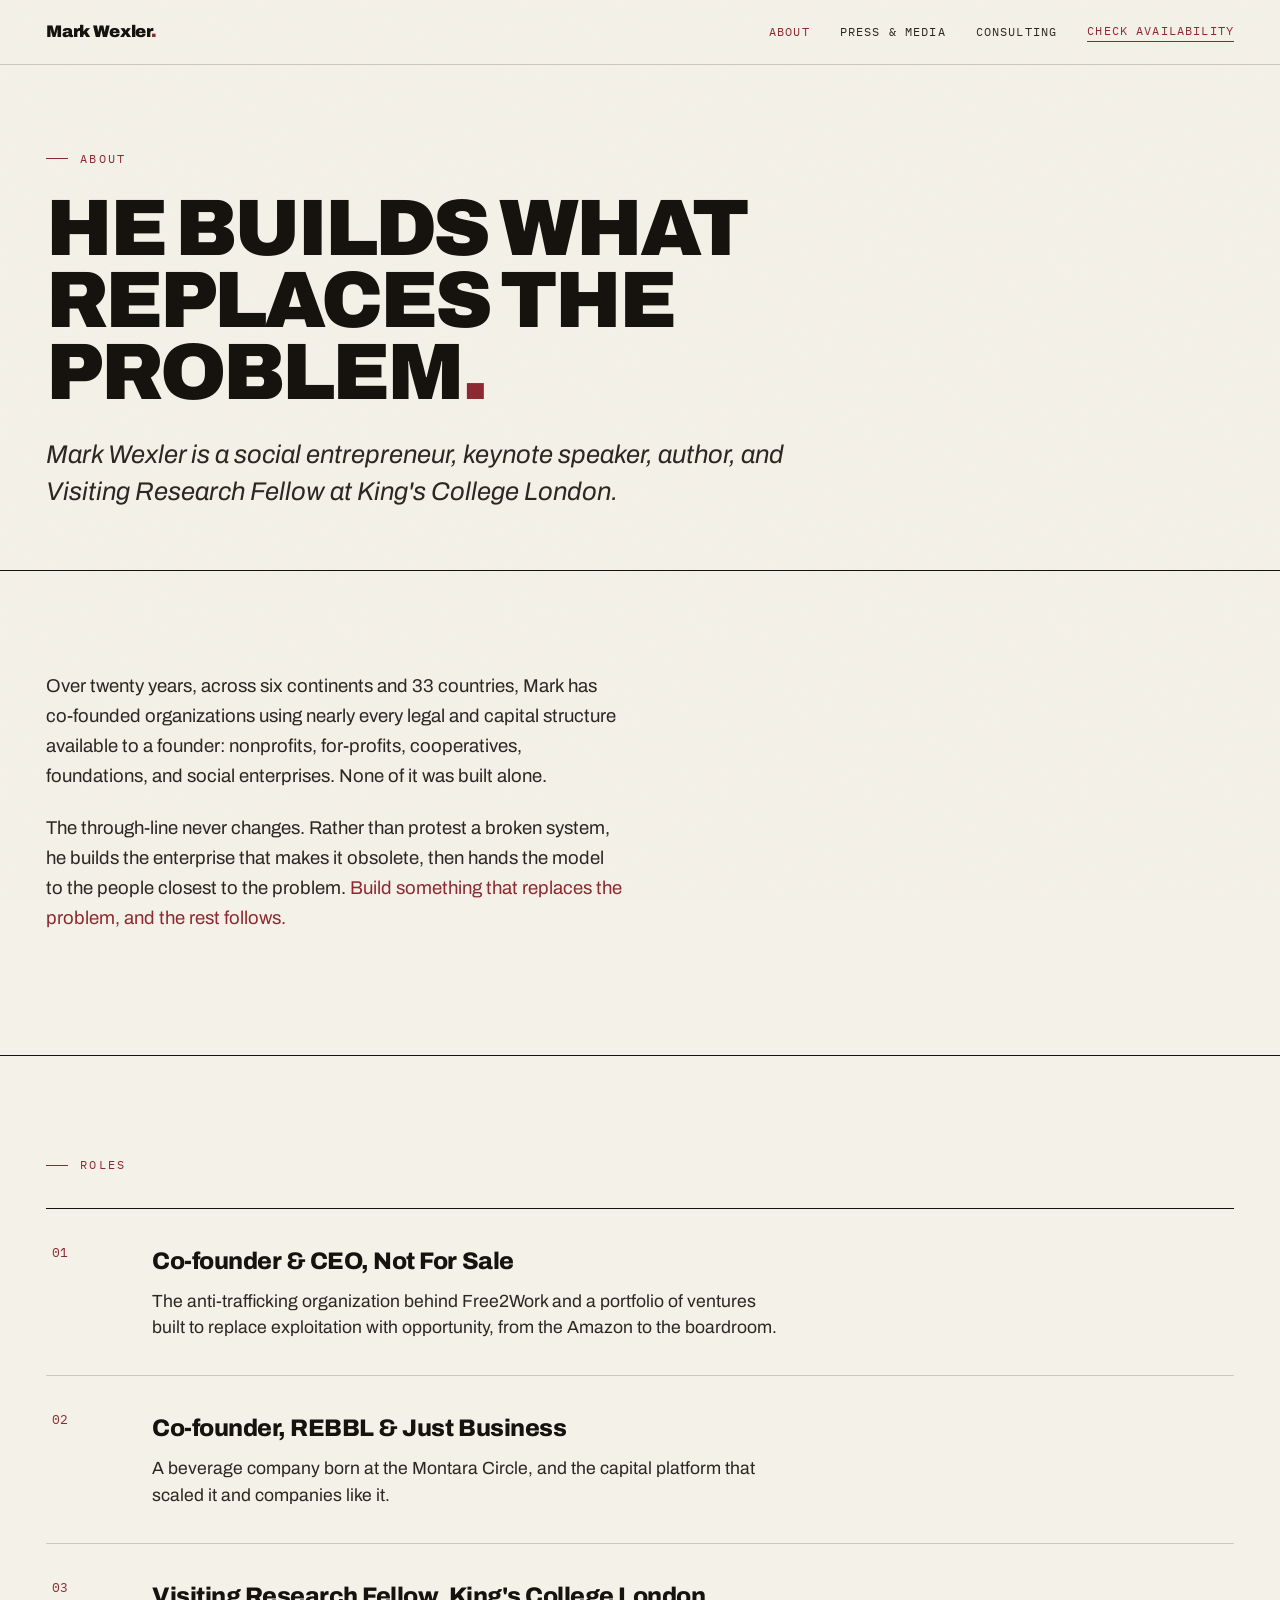
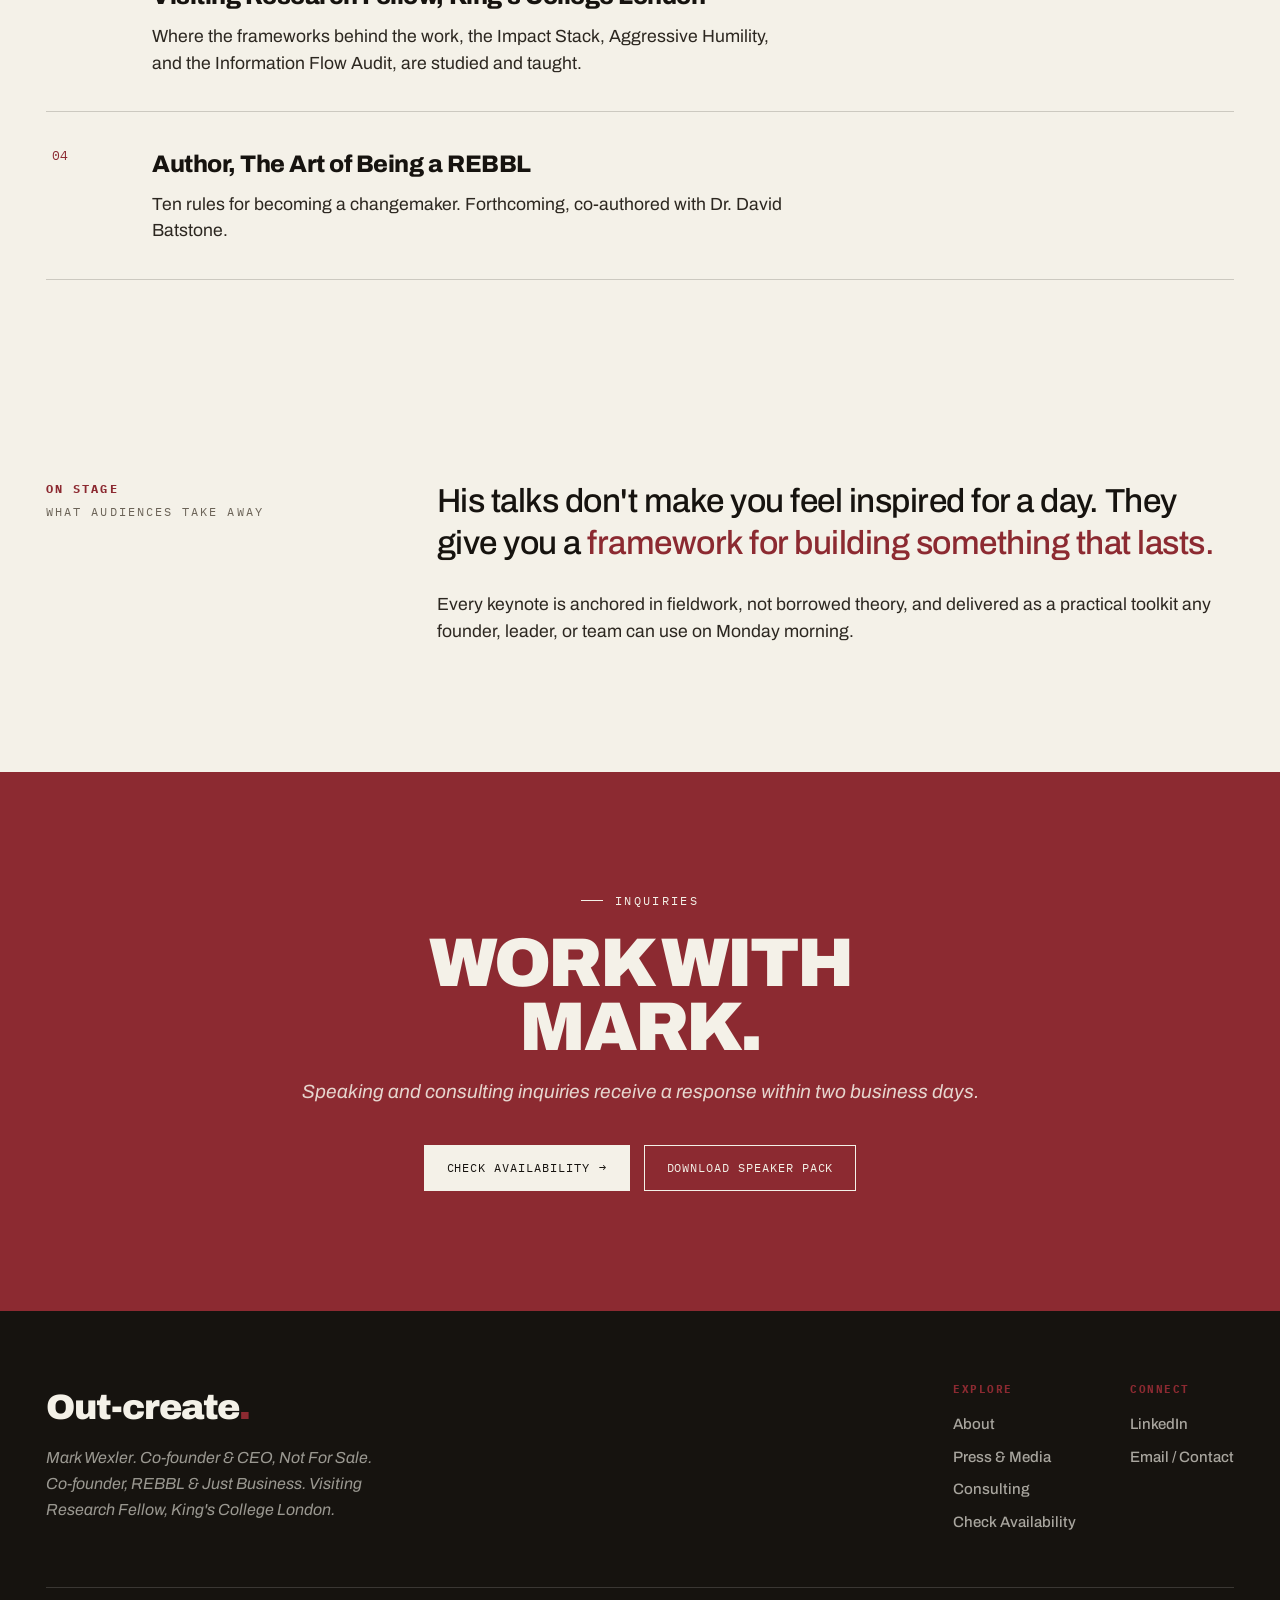
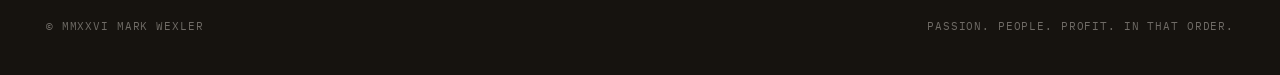
==== about.html @ 83d106ef "Add a real About page; nav 'About' points to it (not the homepage) Resolves the redundancy where 'Ab" ====
<!doctype html>
<html lang="en">
<head>
<meta charset="utf-8" />
<meta name="viewport" content="width=device-width, initial-scale=1" />
<link rel="icon" href="data:image/svg+xml,<svg xmlns='http://www.w3.org/2000/svg' viewBox='0 0 100 100'><rect width='100' height='100' fill='%2316130f'/><text x='9' y='70' font-family='Archivo,Helvetica,Arial,sans-serif' font-weight='900' font-size='44' fill='%23f4f1e8'>MW<tspan fill='%238c2a31'>.</tspan></text></svg>" />
<title>Mark Wexler · About</title>
<meta name="description" content="Mark Wexler is a social entrepreneur, keynote speaker, author, and Visiting Research Fellow at King's College London. Co-founder and CEO of Not For Sale; co-founder of REBBL and Just Business." />
<link rel="preconnect" href="https://fonts.googleapis.com">
<link rel="preconnect" href="https://fonts.gstatic.com" crossorigin>
<link href="https://fonts.googleapis.com/css2?family=Archivo:ital,wght@0,400;0,500;0,600;0,700;0,800;0,900;1,400;1,500;1,600&family=IBM+Plex+Mono:wght@400;500&display=swap" rel="stylesheet">
<link rel="stylesheet" href="assets/site.css">
</head>
<body>

<header id="hdr" class="solid">
  <div class="wrap nav">
    <a class="brand" href="index.html">Mark Wexler<span class="d">.</span></a>
    <nav class="nav-links">
      <a href="about.html" class="active">About</a>
      <a href="press.html">Press &amp; Media</a>
      <a href="consulting.html">Consulting</a>
      <a href="contact.html" class="nav-cta">Check availability</a>
    </nav>
    <button class="navtoggle" aria-label="Menu" aria-expanded="false"><i></i></button>
  </div>
</header>

<!-- HEAD -->
<section class="pagehead">
  <div class="wrap">
    <div class="kick">About</div>
    <h1>He builds what<br>replaces the problem<span class="dot">.</span></h1>
    <p class="lead">Mark Wexler is a social entrepreneur, keynote speaker, author, and Visiting Research Fellow at King's College London.</p>
  </div>
</section>

<!-- BIO -->
<section class="section">
  <div class="wrap">
    <div class="prose">
      <p>Over twenty years, across six continents and 33 countries, Mark has co-founded organizations using nearly every legal and capital structure available to a founder: nonprofits, for-profits, cooperatives, foundations, and social enterprises. None of it was built alone.</p>
      <p>The through-line never changes. Rather than protest a broken system, he builds the enterprise that makes it obsolete, then hands the model to the people closest to the problem. <span class="ox">Build something that replaces the problem, and the rest follows.</span></p>
    </div>
  </div>
</section>

<!-- ROLES -->
<section class="section divide">
  <div class="wrap">
    <div class="kick" style="margin-bottom:34px">Roles</div>
    <div class="services">
      <div class="service reveal">
        <div class="num">01</div>
        <div>
          <h3>Co-founder &amp; CEO, Not For Sale</h3>
          <p>The anti-trafficking organization behind Free2Work and a portfolio of ventures built to replace exploitation with opportunity, from the Amazon to the boardroom.</p>
        </div>
      </div>
      <div class="service reveal">
        <div class="num">02</div>
        <div>
          <h3>Co-founder, REBBL &amp; Just Business</h3>
          <p>A beverage company born at the Montara Circle, and the capital platform that scaled it and companies like it.</p>
        </div>
      </div>
      <div class="service reveal">
        <div class="num">03</div>
        <div>
          <h3>Visiting Research Fellow, King's College London</h3>
          <p>Where the frameworks behind the work, the Impact Stack, Aggressive Humility, and the Information Flow Audit, are studied and taught.</p>
        </div>
      </div>
      <div class="service reveal">
        <div class="num">04</div>
        <div>
          <h3>Author, The Art of Being a REBBL</h3>
          <p>Ten rules for becoming a changemaker. Forthcoming, co-authored with Dr. David Batstone.</p>
        </div>
      </div>
    </div>
  </div>
</section>

<!-- ON STAGE -->
<section class="section">
  <div class="wrap">
    <div class="lede-grid">
      <div class="lab"><b>On stage</b>What audiences take away</div>
      <div class="lede-body reveal">
        <p>His talks don't make you feel inspired for a day. They give you a <span class="ox">framework for building something that lasts.</span></p>
        <p class="small">Every keynote is anchored in fieldwork, not borrowed theory, and delivered as a practical toolkit any founder, leader, or team can use on Monday morning.</p>
      </div>
    </div>
  </div>
</section>

<!-- CTA -->
<section class="cta">
  <div class="wrap">
    <div class="kick">Inquiries</div>
    <h2>Work with<br>Mark.</h2>
    <p>Speaking and consulting inquiries receive a response within two business days.</p>
    <div class="cta-row">
      <a href="contact.html" class="btn btn-fill">Check availability <span class="ar">→</span></a>
      <a href="assets/Mark_Wexler_Speaker_Pack.pdf" class="btn btn-line" download>Download speaker pack</a>
    </div>
  </div>
</section>

<!-- FOOTER -->
<footer>
  <div class="wrap">
    <div class="colophon">
      <div>
        <div class="b">Out-create<span class="d">.</span></div>
        <p class="ident">Mark Wexler. Co-founder &amp; CEO, Not For Sale. Co-founder, REBBL &amp; Just Business. Visiting Research Fellow, King's College London.</p>
      </div>
      <div class="foot-links">
        <div class="foot-col"><h4>Explore</h4><a href="about.html">About</a><a href="press.html">Press &amp; Media</a><a href="consulting.html">Consulting</a><a href="contact.html">Check Availability</a></div>
        <div class="foot-col"><h4>Connect</h4><a href="https://www.linkedin.com/in/mark-wexler" target="_blank" rel="noopener">LinkedIn</a><a href="contact.html">Email / Contact</a></div>
      </div>
    </div>
    <div class="foot-bot">
      <p>© MMXXVI Mark Wexler</p>
      <p>Passion. People. Profit. In that order.</p>
    </div>
  </div>
</footer>

<button class="totop" id="totop" aria-label="Back to top" title="Back to top"><svg viewBox="0 0 24 24" fill="none" stroke="currentColor" stroke-width="2" stroke-linecap="round" stroke-linejoin="round" aria-hidden="true"><path d="M12 19V5M5 12l7-7 7 7"/></svg></button>
<script src="assets/app.js"></script>
</body>
</html>
---- assets/site.css ----
/* ============================================================
   Mark Wexler, Out-create.  |  Shared site styles
   Editorial (Lexicon) direction. Paper, ink, oxblood.
   ============================================================ */

:root{
  --paper:#f4f1e8;
  --paper-2:#ece7da;
  --ink:#16130f;
  --ink-2:#2c2720;
  --grey:#6b6357;
  --ox:#8c2a31;
  --ox-2:#6f1e24;
  --line:rgba(22,19,15,.18);
  --line-soft:rgba(22,19,15,.10);
  --line-d:rgba(244,241,232,.16);
  --disp:"Archivo",system-ui,sans-serif;
  --serif:"Archivo",system-ui,sans-serif;
  --mono:"IBM Plex Mono",monospace;
  --body:"Archivo",system-ui,sans-serif;
}
*{box-sizing:border-box;margin:0;padding:0}
html{scroll-behavior:smooth}
body{background:var(--paper);color:var(--ink);font-family:var(--body);line-height:1.5;-webkit-font-smoothing:antialiased;overflow-x:hidden}
body::after{content:"";position:fixed;inset:0;z-index:9000;pointer-events:none;opacity:.03;mix-blend-mode:multiply;
  background-image:url("data:image/svg+xml,%3Csvg xmlns='http://www.w3.org/2000/svg' width='180' height='180'%3E%3Cfilter id='n'%3E%3CfeTurbulence type='fractalNoise' baseFrequency='.8' numOctaves='3'/%3E%3C/filter%3E%3Crect width='100%25' height='100%25' filter='url(%23n)'/%3E%3C/svg%3E")}
::selection{background:var(--ox);color:var(--paper)}
img{max-width:100%;display:block}
a{color:inherit}

.wrap{max-width:1340px;margin:0 auto;padding:0 46px}
@media(max-width:640px){.wrap{padding:0 22px}}
.mono{font-family:var(--mono);font-size:.72rem;letter-spacing:.14em;text-transform:uppercase}
.kick{font-family:var(--mono);font-size:.72rem;letter-spacing:.2em;text-transform:uppercase;color:var(--ox);display:flex;align-items:center;gap:12px}
.kick::before{content:"";width:22px;height:1px;background:var(--ox)}

/* ---------- NAV / MASTHEAD ---------- */
header{position:fixed;top:0;left:0;right:0;z-index:1000;transition:.4s;border-bottom:1px solid transparent}
header.scrolled{background:rgba(244,241,232,.92);backdrop-filter:blur(12px);border-bottom:1px solid var(--line)}
header.solid{background:rgba(244,241,232,.92);backdrop-filter:blur(12px);border-bottom:1px solid var(--line)}
.nav{display:flex;align-items:center;justify-content:space-between;height:64px}
.nav .brand{font-family:var(--disp);font-weight:900;font-size:1.05rem;letter-spacing:-.01em;text-decoration:none;color:var(--ink);opacity:0;transition:opacity .4s}
header.scrolled .nav .brand,header.solid .nav .brand{opacity:1}
.nav .brand .d{color:var(--ox)}
.nav-links{display:flex;gap:30px;align-items:center}
.nav-links a{font-family:var(--mono);font-size:.72rem;letter-spacing:.1em;text-transform:uppercase;color:var(--ink-2);text-decoration:none;transition:color .3s}
.nav-links a:hover,.nav-links a.active{color:var(--ox)}
.nav-cta{color:var(--ox)!important;border-bottom:1px solid var(--ox);padding-bottom:2px}
/* hamburger + mobile menu */
.navtoggle{display:none;width:44px;height:44px;background:none;border:0;cursor:pointer;padding:0;color:var(--ink);align-items:center;justify-content:center;z-index:1002}
.navtoggle i{position:relative;display:block;width:24px;height:2px;background:currentColor;transition:background .2s}
.navtoggle i::before,.navtoggle i::after{content:"";position:absolute;left:0;width:24px;height:2px;background:currentColor;transition:transform .3s,top .3s}
.navtoggle i::before{top:-7px}
.navtoggle i::after{top:7px}
header.nav-open .navtoggle i{background:transparent}
header.nav-open .navtoggle i::before{top:0;transform:rotate(45deg)}
header.nav-open .navtoggle i::after{top:0;transform:rotate(-45deg)}
@media(max-width:880px){
  .navtoggle{display:flex}
  header.nav-open{background:rgba(244,241,232,.98);backdrop-filter:blur(12px);border-bottom:1px solid var(--line)}
  .nav-links{position:fixed;top:64px;left:0;right:0;background:var(--paper);border-bottom:1px solid var(--ink);flex-direction:column;align-items:stretch;gap:0;padding:6px 0 10px;
    transform:translateY(-14px);opacity:0;pointer-events:none;transition:opacity .3s,transform .3s;max-height:calc(100vh - 64px);overflow:auto}
  header.nav-open .nav-links{opacity:1;transform:none;pointer-events:auto}
  .nav-links a{display:block;padding:18px 22px;font-size:.84rem;border-top:1px solid var(--line-soft)}
  .nav-cta{border-bottom:0}
}

/* ---------- BUTTONS ---------- */
.btn{display:inline-flex;align-items:center;gap:9px;font-family:var(--mono);font-size:.74rem;letter-spacing:.08em;text-transform:uppercase;
  text-decoration:none;padding:13px 22px;transition:.25s;border:1px solid var(--ink);cursor:pointer;background:none}
.btn-fill{background:var(--ink);color:var(--paper)}
.btn-fill:hover{background:var(--ox);border-color:var(--ox)}
.btn-line{color:var(--ink)}
.btn-line:hover{background:var(--ink);color:var(--paper)}
.btn .ar{transition:transform .25s}.btn:hover .ar{transform:translateX(4px)}

/* ---------- HERO COVER (homepage) ---------- */
.cover{position:relative;min-height:100vh;display:flex;flex-direction:column;border-bottom:1px solid var(--ink)}
.masthead{display:flex;justify-content:space-between;align-items:flex-end;padding:88px 46px 16px;border-bottom:1px solid var(--ink);position:relative;z-index:5}
.masthead .title-mast{font-family:var(--disp);font-weight:900;font-size:clamp(1.1rem,2vw,1.4rem);letter-spacing:.02em}
.masthead .meta{display:flex;gap:26px}
.masthead .meta span{font-family:var(--mono);font-size:.7rem;letter-spacing:.12em;text-transform:uppercase;color:var(--grey)}
@media(max-width:640px){.masthead{padding:80px 22px 14px}.masthead .meta span:nth-child(2){display:none}}
.cover-body{flex:1;position:relative;display:grid;grid-template-columns:1fr 40%;align-items:stretch}
.cover-photo{position:relative;border-left:1px solid var(--ink);overflow:hidden}
.cover-photo img{position:absolute;inset:0;width:100%;height:100%;object-fit:cover;object-position:50% 18%;
  filter:grayscale(1) contrast(1.05);clip-path:inset(0 0 100% 0);animation:reveal 1.2s .5s cubic-bezier(.7,0,.2,1) forwards}
.cover-left{padding:54px 46px 46px;display:flex;flex-direction:column;justify-content:space-between;position:relative}
.cover-title{font-family:var(--disp);font-weight:900;line-height:.84;letter-spacing:-.05em;font-size:clamp(3.4rem,12vw,9rem);text-transform:uppercase}
.cover-title .ln{display:block;overflow:hidden}
.cover-title .ln span{display:block;transform:translateY(105%);animation:rise 1s forwards cubic-bezier(.2,.8,.2,1)}
.cover-title .ln:nth-child(2) span{animation-delay:.12s}
.cover-title .dot{color:var(--ox)}
.cover-dek{font-family:var(--serif);font-style:italic;font-weight:400;font-size:clamp(1.15rem,1.9vw,1.5rem);line-height:1.4;max-width:30ch;margin-top:30px;color:var(--ink-2);opacity:0;animation:fade 1s .55s forwards}
.cover-foot{display:flex;justify-content:space-between;align-items:flex-end;gap:30px;margin-top:40px;opacity:0;animation:fade 1s .8s forwards}
.issue-list{display:flex;flex-direction:column;gap:9px}
.issue-list .il{display:flex;gap:14px;align-items:baseline;text-decoration:none;color:var(--ink);transition:color .3s}
.issue-list .il:hover{color:var(--ox)}
.issue-list .il .p{font-family:var(--mono);font-size:.68rem;color:var(--ox);letter-spacing:.1em}
.issue-list .il .t{font-family:var(--disp);font-weight:600;font-size:.96rem}
.cover-cta{display:flex;gap:12px;flex-wrap:wrap}
.spine{position:absolute;left:14px;top:50%;transform:translateY(-50%) rotate(180deg);writing-mode:vertical-rl;font-family:var(--mono);font-size:.66rem;letter-spacing:.32em;text-transform:uppercase;color:var(--grey);z-index:6}
@media(max-width:880px){
  .cover-body{grid-template-columns:1fr}
  .cover-photo{order:-1;border-left:0;border-bottom:1px solid var(--ink);height:54vh}
  .cover-photo img{position:relative}
  .spine{display:none}
  .cover-foot{flex-direction:column;align-items:flex-start}
}

/* ---------- SUB-PAGE HEAD ---------- */
.pagehead{border-bottom:1px solid var(--ink);padding:150px 0 60px;position:relative}
.pagehead .kick{margin-bottom:26px}
.pagehead h1{font-family:var(--disp);font-weight:900;font-size:clamp(2.6rem,6.5vw,5rem);line-height:.9;letter-spacing:-.04em;text-transform:uppercase;max-width:16ch}
.pagehead h1 .dot{color:var(--ox)}
.pagehead .lead{font-family:var(--serif);font-style:italic;font-size:clamp(1.2rem,2vw,1.6rem);line-height:1.42;color:var(--ink-2);max-width:52ch;margin-top:28px}
.pagehead .meta{display:flex;gap:26px;margin-top:34px;flex-wrap:wrap}
.pagehead .meta span{font-family:var(--mono);font-size:.7rem;letter-spacing:.12em;text-transform:uppercase;color:var(--grey)}

.prose{max-width:64ch}
.prose p{font-family:var(--serif);font-size:1.16rem;line-height:1.62;color:var(--ink-2);margin-bottom:22px}
.prose p .ox{color:var(--ox)}
.section{padding:100px 0}
.section-tight{padding:70px 0}
.divide{border-top:1px solid var(--ink)}

/* ---------- TICKER ---------- */
.ticker{background:var(--ink);color:var(--paper);overflow:hidden;padding:13px 0;border-bottom:1px solid var(--ink)}
.ticker-row{display:flex;width:max-content;animation:scroll 34s linear infinite}
.ticker-row:hover{animation-play-state:paused}
.ticker-row span{font-family:var(--disp);font-weight:600;font-size:.92rem;letter-spacing:.02em;padding:0 26px;white-space:nowrap;color:rgba(244,241,232,.82)}
.ticker-row span::after{content:"◆";color:var(--ox);margin-left:26px;font-size:.6rem;vertical-align:middle}

/* ---------- AS SEEN IN (press logo bar) ---------- */
.seenin{border-bottom:1px solid var(--line);padding:40px 0;overflow:hidden}
.seenin .lab{font-family:var(--mono);font-size:.68rem;letter-spacing:.2em;text-transform:uppercase;color:var(--grey);text-align:center;margin-bottom:26px}
/* homepage: smooth infinite marquee */
.logo-track{display:flex;width:max-content;align-items:center;animation:scroll 42s linear infinite}
.seenin:hover .logo-track{animation-play-state:paused}
.logo-track a{font-family:var(--disp);font-weight:800;font-size:1.15rem;letter-spacing:.01em;color:var(--ink);text-decoration:none;opacity:.42;filter:grayscale(1);transition:opacity .3s,color .3s;padding:0 30px;white-space:nowrap;flex:none}
.logo-track a:hover{opacity:1;color:var(--ox)}
@media(max-width:640px){.logo-track a{font-size:1rem;padding:0 20px}}
/* press page: static wordmark bar */
.logo-bar{display:flex;flex-wrap:wrap;align-items:center;justify-content:center;gap:18px 44px}
.logo-bar a,.logo-bar span{font-family:var(--disp);font-weight:800;font-size:1.15rem;letter-spacing:.01em;color:var(--ink);text-decoration:none;opacity:.42;filter:grayscale(1);transition:opacity .3s,color .3s}
.logo-bar a:hover{opacity:1;color:var(--ox)}
@media(max-width:640px){.logo-bar{gap:14px 26px}.logo-bar a,.logo-bar span{font-size:1rem}}

/* ---------- MANIFESTO (dark) ---------- */
.manifesto{background:var(--ink);color:var(--paper);padding:120px 0}
.manifesto .kick{margin-bottom:48px}
.mani-grid{display:grid;grid-template-columns:1.1fr 1fr;gap:60px;align-items:end}
@media(max-width:880px){.mani-grid{grid-template-columns:1fr;gap:40px}}
.mani-words .w{font-family:var(--disp);font-weight:900;font-size:clamp(2.8rem,7vw,5.5rem);line-height:.92;letter-spacing:-.04em;text-transform:uppercase}
.mani-words .w .dot{color:var(--ox)}
.mani-defs{display:flex;flex-direction:column;gap:26px;padding-bottom:14px}
.mani-defs .d{border-top:1px solid var(--line-d);padding-top:16px}
.mani-defs .d .n{font-family:var(--mono);font-size:.7rem;color:var(--ox);letter-spacing:.12em}
.mani-defs .d p{font-family:var(--serif);font-style:italic;font-size:1.18rem;line-height:1.4;color:rgba(244,241,232,.86);margin-top:8px}
.mani-close{margin-top:54px;font-family:var(--disp);font-weight:500;font-size:1.05rem;color:rgba(244,241,232,.6);border-top:1px solid var(--line-d);padding-top:24px}
.mani-close b{color:var(--paper);font-weight:700}
.mani-close .red{color:var(--ox);font-weight:700}

/* ---------- LEDE + STATS ---------- */
.lede{padding:120px 0 110px}
.lede-grid{display:grid;grid-template-columns:0.42fr 1fr;gap:56px}
@media(max-width:880px){.lede-grid{grid-template-columns:1fr;gap:30px}}
.lede-grid .lab{font-family:var(--mono);font-size:.72rem;letter-spacing:.18em;text-transform:uppercase;color:var(--grey);position:sticky;top:100px;height:fit-content}
.lede-grid .lab b{color:var(--ox);display:block;margin-bottom:6px}
@media(max-width:880px){.lede-grid .lab{position:static;top:auto}}
.lede-body p{font-family:var(--disp);font-weight:500;font-size:clamp(1.5rem,2.6vw,2.15rem);line-height:1.28;letter-spacing:-.015em;margin-bottom:26px}
.lede-body p .ox{color:var(--ox)}
.lede-body .small{font-family:var(--body);font-weight:400;font-size:1.1rem;line-height:1.55;color:var(--ink-2);letter-spacing:0}
.stats{display:grid;grid-template-columns:repeat(3,1fr);border-top:1px solid var(--ink);margin-top:70px}
@media(max-width:680px){.stats{grid-template-columns:1fr}}
.stat{padding:34px 30px 30px;border-right:1px solid var(--line)}
.stat:last-child{border-right:0}
@media(max-width:680px){.stat{border-right:0;border-bottom:1px solid var(--line)}}
.stat .n{font-family:var(--disp);font-weight:900;font-size:clamp(3rem,6vw,4.6rem);line-height:.9;letter-spacing:-.04em;color:var(--ox)}
.stat .l{font-family:var(--mono);font-size:.72rem;letter-spacing:.06em;text-transform:uppercase;color:var(--grey);margin-top:14px;line-height:1.5}

/* ---------- LEXICON ---------- */
.lexicon{padding:30px 0 120px}
.lex-head{display:flex;justify-content:space-between;align-items:flex-end;gap:30px;border-bottom:1px solid var(--ink);padding-bottom:30px;margin-bottom:6px}
.lex-head h2{font-family:var(--disp);font-weight:900;font-size:clamp(2rem,4vw,3.2rem);line-height:1;letter-spacing:-.03em;max-width:16ch}
.lex-head .r{font-family:var(--mono);font-size:.72rem;letter-spacing:.1em;text-transform:uppercase;color:var(--grey);text-align:right;line-height:1.7}
.entry{display:grid;grid-template-columns:70px 1fr 1.1fr;gap:30px;padding:30px 6px;border-bottom:1px solid var(--line);align-items:baseline;text-decoration:none;color:var(--ink);transition:background .35s}
.entry:hover{background:var(--paper-2)}
.entry .num{font-family:var(--mono);font-size:.82rem;color:var(--ox);letter-spacing:.06em}
.entry .term{font-family:var(--disp);font-weight:800;font-size:clamp(1.5rem,2.8vw,2.2rem);letter-spacing:-.02em;line-height:1.02}
.entry .term .pos{display:block;font-family:var(--mono);font-weight:400;font-size:.7rem;letter-spacing:.08em;color:var(--grey);text-transform:none;margin-top:8px}
.entry .def{font-family:var(--serif);font-size:1.18rem;line-height:1.46;color:var(--ink-2)}
.entry:hover .term{color:var(--ox)}
@media(max-width:780px){.entry{grid-template-columns:40px 1fr;gap:14px}.entry .def{grid-column:1/-1;padding-left:54px}}

/* ---------- SPEAKING INDEX ---------- */
.speaking{background:var(--paper-2);padding:120px 0;border-top:1px solid var(--ink)}
.talk{display:grid;grid-template-columns:70px 1fr auto;gap:30px;align-items:center;padding:26px 6px;border-bottom:1px solid var(--line);text-decoration:none;color:var(--ink)}
.talk:first-of-type{border-top:1px solid var(--ink)}
.talk .num{font-family:var(--mono);font-size:.82rem;color:var(--ox)}
.talk h3{font-family:var(--disp);font-weight:700;font-size:clamp(1.3rem,2.6vw,2rem);letter-spacing:-.02em;line-height:1.05;transition:color .3s}
.talk:hover h3{color:var(--ox)}
.talk .dk{font-family:var(--serif);font-style:italic;font-size:1rem;color:var(--grey);margin-top:5px}
.talk .go{font-family:var(--mono);font-size:1.1rem;color:var(--ox);transition:transform .3s}
.talk:hover .go{transform:translateX(6px)}
@media(max-width:680px){.talk{grid-template-columns:40px 1fr auto;gap:14px}.talk .dk{display:none}}

/* ---------- PROOF POINTS (dark) ---------- */
.stories{background:var(--ink);color:var(--paper);padding:120px 0}
.stories .kick{margin-bottom:18px}
.stories h2{font-family:var(--disp);font-weight:900;font-size:clamp(2rem,4vw,3.2rem);letter-spacing:-.03em;margin-bottom:60px;max-width:18ch;line-height:1.02}
/* Just Business capital feature */
.capital{display:grid;grid-template-columns:auto 1fr;gap:40px;align-items:center;border-top:1px solid var(--line-d);border-bottom:1px solid var(--line-d);padding:44px 0;margin-bottom:60px}
.capital .sn{font-family:var(--mono);font-size:.72rem;letter-spacing:.16em;text-transform:uppercase;color:var(--ox);margin-bottom:12px}
.capital .fig{font-family:var(--disp);font-weight:900;font-size:clamp(2.8rem,7vw,5rem);line-height:.86;letter-spacing:-.04em;color:var(--ox)}
.capital h3{font-family:var(--disp);font-weight:800;font-size:clamp(1.5rem,3vw,2.2rem);letter-spacing:-.02em;margin-bottom:14px;line-height:1.05}
.capital p{font-family:var(--serif);font-size:1.12rem;line-height:1.5;color:rgba(244,241,232,.74);max-width:52ch}
@media(max-width:780px){.capital{grid-template-columns:1fr;gap:22px}}
.story-grid{display:grid;grid-template-columns:1fr 1fr;gap:0}
@media(max-width:780px){.story-grid{grid-template-columns:1fr}}
.story{border-top:1px solid var(--line-d);padding:40px 36px 40px 0;position:relative;transition:padding .35s}
.story:nth-child(even){padding-left:36px;border-left:1px solid var(--line-d)}
.story:hover{padding-top:30px}
.story .sn{font-family:var(--mono);font-size:.72rem;letter-spacing:.1em;text-transform:uppercase;color:rgba(244,241,232,.5)}
.story .big{font-family:var(--disp);font-weight:900;font-size:clamp(2.4rem,5vw,3.6rem);color:var(--ox);letter-spacing:-.03em;margin:16px 0 6px;line-height:.92}
.story h3{font-family:var(--disp);font-weight:700;font-size:1.4rem;letter-spacing:-.01em;margin-bottom:12px}
.story p{font-family:var(--serif);font-size:1.06rem;line-height:1.5;color:rgba(244,241,232,.74)}

/* ---------- CHANGEMAKER CHRONICLES (cinematic) ---------- */
.chronicles{background:var(--ink);color:var(--paper);padding:0 0 120px;border-top:1px solid var(--ink);position:relative;overflow:hidden}
.chronicles::before{content:"";position:absolute;top:-160px;right:-160px;width:64vw;height:64vw;max-width:820px;max-height:820px;
  background:radial-gradient(circle,rgba(140,42,49,.30),transparent 62%);pointer-events:none;z-index:0}
.chronicles .wrap{position:relative;z-index:1}
/* series marquee */
.chron-marquee{border-bottom:1px solid var(--line-d);overflow:hidden;padding:15px 0;position:relative;z-index:1}
.chron-marquee .row{display:flex;width:max-content;animation:scroll 32s linear infinite}
.chron-marquee:hover .row{animation-play-state:paused}
.chron-marquee span{font-family:var(--disp);font-weight:800;font-size:.92rem;letter-spacing:.14em;text-transform:uppercase;color:rgba(244,241,232,.5);padding:0 24px;white-space:nowrap}
.chron-marquee span::after{content:"\25C6";color:var(--ox);margin-left:24px;font-size:.55rem;vertical-align:middle}
/* masthead */
.chron-mast{display:flex;justify-content:space-between;align-items:baseline;gap:20px;padding-top:60px;flex-wrap:wrap}
.chron-mast .kick{color:var(--ox);margin:0}
.chron-bill{display:flex;gap:22px;font-family:var(--mono);font-size:.68rem;letter-spacing:.16em;text-transform:uppercase;color:rgba(244,241,232,.55)}
.chron-bill span{display:flex;align-items:center;gap:22px}
.chron-bill span:not(:first-child)::before{content:"\25C6";color:var(--ox);font-size:.5rem}
@media(max-width:640px){.chron-bill span:nth-child(n+2){display:none}}
/* hero title */
.chron-hero{padding:46px 0 36px}
.chron-eye{font-family:var(--serif);font-style:italic;font-size:1.22rem;color:rgba(244,241,232,.6);margin-bottom:22px}
.chron-lead{font-family:var(--disp);font-weight:700;font-size:clamp(1.5rem,3.4vw,2.6rem);letter-spacing:-.02em;color:rgba(244,241,232,.9);line-height:1.05}
.chron-title{font-family:var(--disp);font-weight:900;font-size:clamp(2.8rem,7vw,5.5rem);line-height:.82;letter-spacing:-.055em;text-transform:uppercase;margin-top:10px}
.chron-title .ox{color:var(--ox)}
/* cinematic click-to-play poster */
.chron-feature{margin-top:12px}
.chron-player{position:relative;aspect-ratio:16/9;border:1px solid var(--line-d);overflow:hidden;cursor:pointer;
  background:radial-gradient(130% 150% at 72% 18%,rgba(140,42,49,.42),rgba(22,19,15,0) 55%),linear-gradient(180deg,#201b16,#0e0b09)}
.chron-player::after{content:"";position:absolute;inset:0;opacity:.05;mix-blend-mode:overlay;pointer-events:none;
  background-image:url("data:image/svg+xml,%3Csvg xmlns='http://www.w3.org/2000/svg' width='140' height='140'%3E%3Cfilter id='n'%3E%3CfeTurbulence type='fractalNoise' baseFrequency='.9' numOctaves='2'/%3E%3C/filter%3E%3Crect width='100%25' height='100%25' filter='url(%23n)'/%3E%3C/svg%3E")}
.chron-player .pcorner{position:absolute;top:22px;left:26px;right:26px;display:flex;justify-content:space-between;
  font-family:var(--mono);font-size:.68rem;letter-spacing:.18em;text-transform:uppercase;color:rgba(244,241,232,.62);z-index:3}
.chron-player .pcorner .r{color:var(--ox)}
.chron-play-pulse{position:absolute;top:50%;left:50%;width:108px;height:108px;border-radius:50%;border:1px solid rgba(244,241,232,.35);
  transform:translate(-50%,-50%);animation:cpulse 2.6s ease-out infinite;z-index:2}
@keyframes cpulse{0%{opacity:.6;transform:translate(-50%,-50%) scale(1)}100%{opacity:0;transform:translate(-50%,-50%) scale(1.85)}}
.chron-play{position:absolute;top:50%;left:50%;width:108px;height:108px;border-radius:50%;border:1.5px solid var(--paper);
  transform:translate(-50%,-50%);display:flex;align-items:center;justify-content:center;transition:.3s;z-index:3}
.chron-play::before{content:"";width:0;height:0;border-style:solid;border-width:15px 0 15px 26px;
  border-color:transparent transparent transparent var(--paper);margin-left:7px;transition:.3s}
.chron-player:hover .chron-play{background:var(--ox);border-color:var(--ox);transform:translate(-50%,-50%) scale(1.07)}
.chron-player .pfoot{position:absolute;left:26px;right:26px;bottom:24px;z-index:3}
.chron-player .pfoot .pt{font-family:var(--disp);font-weight:900;font-size:clamp(1.5rem,3.6vw,3rem);letter-spacing:-.03em;line-height:.92;text-transform:uppercase}
.chron-player .pfoot .pm{font-family:var(--mono);font-size:.7rem;letter-spacing:.14em;text-transform:uppercase;color:rgba(244,241,232,.55);margin-top:10px}
.chron-player iframe{position:absolute;inset:0;width:100%;height:100%;border:0;z-index:4}
.chron-player .chron-poster{position:absolute;inset:0;width:100%;height:100%;object-fit:cover;z-index:0;filter:grayscale(.15) contrast(1.02) brightness(.8)}
.chron-player::before{content:"";position:absolute;inset:0;z-index:1;background:radial-gradient(130% 150% at 72% 18%,rgba(140,42,49,.5),rgba(22,19,15,.35) 55%),linear-gradient(180deg,rgba(14,11,9,.25),rgba(14,11,9,.72))}
@media(max-width:520px){.chron-play,.chron-play-pulse{width:76px;height:76px}.chron-play::before{border-width:11px 0 11px 18px}}
/* three crises triptych */
.chron-tri{display:grid;grid-template-columns:repeat(3,1fr);gap:0;border-top:1px solid var(--line-d);margin-top:70px}
@media(max-width:780px){.chron-tri{grid-template-columns:1fr}}
.chron-crisis{position:relative;padding:38px 34px 44px 0;border-bottom:1px solid var(--line-d)}
.chron-crisis:not(:first-child){border-left:1px solid var(--line-d);padding-left:34px}
@media(max-width:780px){.chron-crisis:not(:first-child){border-left:0;padding-left:0}}
.chron-crisis .cn{font-family:var(--disp);font-weight:900;font-size:2.6rem;color:var(--ox);line-height:1;letter-spacing:-.03em;display:block;margin-bottom:16px}
.chron-crisis p{font-family:var(--disp);font-weight:800;font-size:clamp(1.3rem,2vw,1.72rem);line-height:1.14;letter-spacing:-.02em;color:var(--paper)}
/* synopsis */
.chron-syn{display:grid;grid-template-columns:0.34fr 1fr;gap:50px;margin-top:74px;border-top:1px solid var(--line-d);padding-top:44px}
@media(max-width:780px){.chron-syn{grid-template-columns:1fr;gap:18px}}
.chron-syn .lab{font-family:var(--mono);font-size:.72rem;letter-spacing:.18em;text-transform:uppercase;color:var(--ox)}
.chron-syn p{font-family:var(--serif);font-size:clamp(1.15rem,1.7vw,1.42rem);line-height:1.55;color:rgba(244,241,232,.82)}
.chron-syn p b{color:var(--paper);font-weight:600}
/* billing / credits */
.chron-sign{display:flex;gap:56px;flex-wrap:wrap;margin-top:56px;border-top:1px solid var(--line-d);padding-top:32px}
.chron-sign .blk .l{font-family:var(--mono);font-size:.66rem;letter-spacing:.16em;text-transform:uppercase;color:rgba(244,241,232,.45);margin-bottom:9px}
.chron-sign .blk .v{font-family:var(--disp);font-weight:700;font-size:1.05rem;letter-spacing:.01em;color:var(--paper)}
/* subscribe strip */
.chron-cap{margin-top:64px;border:1px solid var(--ox);padding:46px;background:linear-gradient(90deg,rgba(140,42,49,.16),transparent 70%)}
@media(max-width:780px){.chron-cap{padding:30px}}
.chron-cap .row{display:grid;grid-template-columns:1fr auto;gap:40px;align-items:center}
@media(max-width:820px){.chron-cap .row{grid-template-columns:1fr;gap:26px}}
.chron-cap h3{font-family:var(--disp);font-weight:900;font-size:clamp(1.6rem,3vw,2.4rem);letter-spacing:-.03em;line-height:.98;text-transform:uppercase}
.chron-cap h3 .ox{color:var(--ox)}
.chron-cap .subline{font-family:var(--serif);font-style:italic;font-size:1.08rem;color:rgba(244,241,232,.62);margin-top:12px}
.chron-cap .capture{margin-top:0}

/* Responsive video embed */
.video{position:relative;width:100%;aspect-ratio:16/9;background:#000;border:1px solid var(--line-d);overflow:hidden;margin-top:12px}
/* click-to-play video facade (poster + play button, loads the embed on demand) */
.vfacade{cursor:pointer;background:linear-gradient(180deg,#201b16,#0e0b09)}
.vfacade .vposter{position:absolute;inset:0;width:100%;height:100%;object-fit:cover;filter:grayscale(.12) contrast(1.02) brightness(.82);transition:filter .3s,transform .4s}
.vfacade:hover .vposter{filter:grayscale(0) brightness(.92);transform:scale(1.03)}
.vfacade .vplay{position:absolute;top:50%;left:50%;transform:translate(-50%,-50%);width:74px;height:74px;border-radius:50%;border:1.5px solid var(--paper);display:flex;align-items:center;justify-content:center;background:rgba(22,19,15,.28);transition:.3s;z-index:2}
.vfacade .vplay::before{content:"";border-style:solid;border-width:10px 0 10px 17px;border-color:transparent transparent transparent var(--paper);margin-left:5px;transition:.3s}
.vfacade:hover .vplay{background:var(--ox);border-color:var(--ox);transform:translate(-50%,-50%) scale(1.06)}
.vfacade iframe{position:absolute;inset:0;width:100%;height:100%;border:0;z-index:3}
@media(max-width:520px){.vfacade .vplay{width:58px;height:58px}.vfacade .vplay::before{border-width:8px 0 8px 13px}}
.video iframe{position:absolute;inset:0;width:100%;height:100%;border:0}

/* Email capture */
.capture{display:flex;gap:10px;flex-wrap:wrap;margin-top:34px;max-width:520px}
.capture input{flex:1;min-width:220px;font-family:var(--mono);font-size:.8rem;letter-spacing:.04em;padding:14px 16px;background:transparent;border:1px solid var(--line-d);color:var(--paper)}
.capture input::placeholder{color:rgba(244,241,232,.45)}
.capture input:focus{outline:none;border-color:var(--ox)}
.capture .btn{border-color:var(--paper)}
.capture .btn-fill{background:var(--paper);color:var(--ink)}
.capture .btn-fill:hover{background:var(--ox);color:var(--paper);border-color:var(--ox)}

/* ---------- COMING ---------- */
.coming{padding:120px 0}
.coming .kick{margin-bottom:50px}
.coming-grid{display:grid;grid-template-columns:1fr 1fr;gap:0;border-top:1px solid var(--ink)}
@media(max-width:780px){.coming-grid{grid-template-columns:1fr}}
.ccard{padding:46px 40px 46px 0;border-bottom:1px solid var(--line)}
.ccard:nth-child(2){padding-left:40px;border-left:1px solid var(--line)}
@media(max-width:780px){.ccard:nth-child(2){padding-left:0;border-left:0}}
.ccard .k{font-family:var(--mono);font-size:.72rem;letter-spacing:.12em;text-transform:uppercase;color:var(--ox)}
.ccard h3{font-family:var(--disp);font-weight:900;font-size:2rem;letter-spacing:-.025em;margin:16px 0 14px;line-height:1}
.ccard p{font-family:var(--serif);font-size:1.1rem;line-height:1.5;color:var(--ink-2);max-width:42ch}
.ccard a{font-family:var(--mono);font-size:.74rem;letter-spacing:.08em;text-transform:uppercase;color:var(--ink);text-decoration:none;border-bottom:1px solid var(--ox);padding-bottom:3px;display:inline-block;margin-top:22px;transition:color .3s}
.ccard a:hover{color:var(--ox)}

/* ---------- CTA ---------- */
.cta{background:var(--ox);color:var(--paper);text-align:center;padding:120px 0}
.cta .kick{justify-content:center;color:var(--paper)}
.cta .kick::before{background:var(--paper)}
.cta h2{font-family:var(--disp);font-weight:900;font-size:clamp(2.4rem,5.5vw,4.3rem);letter-spacing:-.04em;line-height:.94;margin:22px 0 18px;text-transform:uppercase}
.cta p{font-family:var(--serif);font-style:italic;font-size:1.2rem;color:rgba(244,241,232,.86);margin-bottom:38px}
.cta-row{display:flex;gap:14px;justify-content:center;flex-wrap:wrap}
.cta .btn{border-color:var(--paper)}
.cta .btn-fill{background:var(--paper);color:var(--ink)}
.cta .btn-fill:hover{background:var(--ink);color:var(--paper);border-color:var(--ink)}
.cta .btn-line{color:var(--paper)}
.cta .btn-line:hover{background:var(--paper);color:var(--ox)}

/* ---------- VIDEOS (insights) ---------- */
.videos-grid{display:grid;grid-template-columns:repeat(2,1fr);gap:56px 40px;margin-top:20px}
@media(max-width:780px){.videos-grid{grid-template-columns:1fr;gap:44px}}
.vcard .num{font-family:var(--mono);font-size:.72rem;letter-spacing:.1em;color:var(--ox)}
.vcard h3{font-family:var(--disp);font-weight:800;font-size:1.35rem;letter-spacing:-.02em;line-height:1.12;margin:16px 0 8px}
.vcard .dk{font-family:var(--serif);font-style:italic;font-size:1.02rem;color:var(--grey);margin-bottom:6px}

/* ---------- PRESS LIST ---------- */
.press-item{display:grid;grid-template-columns:180px 1fr auto;gap:30px;align-items:baseline;padding:30px 6px;border-bottom:1px solid var(--line);text-decoration:none;color:var(--ink);transition:background .35s}
.press-item:first-of-type{border-top:1px solid var(--ink)}
.press-item:hover{background:var(--paper-2)}
.press-item .outlet{font-family:var(--disp);font-weight:800;font-size:1.05rem;letter-spacing:.01em;color:var(--ink)}
.press-item .outlet .yr{display:block;font-family:var(--mono);font-weight:400;font-size:.68rem;letter-spacing:.1em;color:var(--grey);margin-top:6px}
.press-item h3{font-family:var(--serif);font-size:1.24rem;line-height:1.35;color:var(--ink-2);font-weight:400}
.press-item:hover .outlet{color:var(--ox)}
.press-item .go{font-family:var(--mono);font-size:1.1rem;color:var(--ox);transition:transform .3s;align-self:center}
.press-item:hover .go{transform:translateX(6px)}
@media(max-width:780px){.press-item{grid-template-columns:1fr;gap:8px}.press-item .go{display:none}}

.awards{display:grid;grid-template-columns:repeat(2,1fr);gap:0;border-top:1px solid var(--ink);margin-top:10px}
@media(max-width:640px){.awards{grid-template-columns:1fr}}
.award{padding:30px 24px 30px 0;border-bottom:1px solid var(--line)}
.award:nth-child(even){padding-left:24px;border-left:1px solid var(--line)}
@media(max-width:640px){.award:nth-child(even){padding-left:0;border-left:0}}
.award .yr{font-family:var(--mono);font-size:.72rem;letter-spacing:.1em;color:var(--ox)}
.award h3{font-family:var(--disp);font-weight:800;font-size:1.15rem;letter-spacing:-.01em;margin:10px 0 4px}
.award p{font-family:var(--serif);font-size:1rem;color:var(--grey)}

/* ---------- CONSULTING (montara circle) ---------- */
.step-grid{display:grid;grid-template-columns:repeat(3,1fr);gap:0;border-top:1px solid var(--ink);margin-top:20px}
@media(max-width:780px){.step-grid{grid-template-columns:1fr}}
.step{padding:38px 30px 34px 0;border-bottom:1px solid var(--line)}
.step:not(:first-child){border-left:1px solid var(--line);padding-left:30px}
@media(max-width:780px){.step:not(:first-child){border-left:0;padding-left:0}}
.step .n{font-family:var(--disp);font-weight:900;font-size:2.4rem;color:var(--ox);letter-spacing:-.03em;line-height:1}
.step h3{font-family:var(--disp);font-weight:700;font-size:1.2rem;letter-spacing:-.01em;margin:16px 0 10px}
.step p{font-family:var(--serif);font-size:1.04rem;line-height:1.5;color:var(--ink-2)}
.services{display:flex;flex-direction:column;border-top:1px solid var(--ink);margin-top:20px}
.service{display:grid;grid-template-columns:70px 1fr;gap:30px;padding:34px 6px;border-bottom:1px solid var(--line)}
.service .num{font-family:var(--mono);font-size:.82rem;color:var(--ox)}
.service h3{font-family:var(--disp);font-weight:800;font-size:1.5rem;letter-spacing:-.02em;margin-bottom:10px}
.service p{font-family:var(--serif);font-size:1.1rem;line-height:1.5;color:var(--ink-2);max-width:64ch}
@media(max-width:680px){.service{grid-template-columns:40px 1fr;gap:14px}}
.pullquote{font-family:var(--disp);font-weight:500;font-size:clamp(1.6rem,3.4vw,2.6rem);line-height:1.2;letter-spacing:-.02em;max-width:22ch;margin:0 auto;text-align:center}
.pullquote .ox{color:var(--ox)}

/* ---------- CONTACT FORM ---------- */
.contact-grid{display:grid;grid-template-columns:1fr 0.55fr;gap:64px;align-items:start}
@media(max-width:880px){.contact-grid{grid-template-columns:1fr;gap:44px}}
.form{display:grid;grid-template-columns:1fr 1fr;gap:22px}
.form .full{grid-column:1/-1}
.field label{display:block;font-family:var(--mono);font-size:.68rem;letter-spacing:.12em;text-transform:uppercase;color:var(--grey);margin-bottom:9px}
.field input,.field select,.field textarea{width:100%;font-family:var(--body);font-size:1rem;padding:13px 14px;background:var(--paper);border:1px solid var(--line);color:var(--ink);transition:border-color .25s}
.field input:focus,.field select:focus,.field textarea:focus{outline:none;border-color:var(--ox)}
.field textarea{min-height:130px;resize:vertical}
.form .btn{grid-column:1/-1;justify-content:center}
.form-note{font-family:var(--mono);font-size:.68rem;letter-spacing:.08em;text-transform:uppercase;color:var(--grey);margin-top:16px;grid-column:1/-1}
@media(max-width:520px){.form{grid-template-columns:1fr}}
.contact-side .block{border-top:1px solid var(--ink);padding:26px 0}
.contact-side h4{font-family:var(--mono);font-size:.7rem;letter-spacing:.14em;text-transform:uppercase;color:var(--ox);margin-bottom:12px}
.contact-side p{font-family:var(--serif);font-size:1.08rem;line-height:1.55;color:var(--ink-2)}
.contact-side a{color:var(--ink);text-decoration:none;border-bottom:1px solid var(--ox);transition:color .25s}
.contact-side a:hover{color:var(--ox)}
.form-success{background:var(--ink);color:var(--paper);padding:30px 34px;font-family:var(--serif);font-size:1.15rem;line-height:1.5;grid-column:1/-1;display:none}
.form-success.show{display:block}

/* ---------- FOOTER / COLOPHON ---------- */
footer{background:var(--ink);color:var(--paper);padding:70px 0 40px}
.colophon{display:flex;justify-content:space-between;gap:40px;flex-wrap:wrap;border-bottom:1px solid var(--line-d);padding-bottom:44px}
.colophon .b{font-family:var(--disp);font-weight:900;font-size:2.2rem;letter-spacing:-.03em}
.colophon .b .d{color:var(--ox)}
.colophon .ident{font-family:var(--serif);font-style:italic;color:rgba(244,241,232,.6);margin-top:12px;max-width:38ch;line-height:1.6}
.foot-links{display:flex;gap:54px;flex-wrap:wrap}
.foot-col h4{font-family:var(--mono);font-size:.68rem;letter-spacing:.14em;text-transform:uppercase;color:var(--ox);margin-bottom:16px}
.foot-col a{display:block;font-family:var(--disp);font-weight:500;color:rgba(244,241,232,.66);text-decoration:none;font-size:.94rem;margin-bottom:10px;transition:color .3s}
.foot-col a:hover{color:var(--paper)}
.foot-bot{display:flex;justify-content:space-between;flex-wrap:wrap;gap:10px;margin-top:30px}
.foot-bot p{font-family:var(--mono);font-size:.68rem;letter-spacing:.08em;text-transform:uppercase;color:rgba(244,241,232,.4)}

/* ---------- BACK TO TOP ---------- */
.totop{position:fixed;right:24px;bottom:24px;z-index:900;width:48px;height:48px;display:flex;align-items:center;justify-content:center;
  background:var(--paper);color:var(--ink);border:1px solid var(--ink);cursor:pointer;opacity:0;transform:translateY(10px);pointer-events:none;
  transition:opacity .3s,transform .3s,background .25s,color .25s,border-color .25s}
.totop.show{opacity:1;transform:none;pointer-events:auto}
.totop:hover{background:var(--ox);color:var(--paper);border-color:var(--ox)}
.totop svg{width:17px;height:17px;display:block}
@media(max-width:640px){.totop{right:16px;bottom:16px;width:44px;height:44px}}

/* ---------- reCAPTCHA attribution (badge hidden per Google terms) ---------- */
.grecaptcha-badge{visibility:hidden!important}
.mw-recaptcha-note{font-family:var(--mono);font-size:.62rem;letter-spacing:.06em;line-height:1.7;color:var(--grey);margin-top:18px;max-width:56ch}
.mw-recaptcha-note a{color:var(--ox);text-decoration:none;border-bottom:1px solid var(--line)}
.mw-recaptcha-note a:hover{color:var(--ink)}
.chronicles .mw-recaptcha-note{color:rgba(244,241,232,.45)}
.chronicles .mw-recaptcha-note a{color:var(--paper);border-bottom-color:var(--line-d)}

/* ---------- FOCUS (accessibility, on-brand) ---------- */
a:focus-visible,button:focus-visible,input:focus-visible,select:focus-visible,textarea:focus-visible,.entry:focus-visible,.chron-player:focus-visible,[tabindex]:focus-visible{
  outline:2px solid var(--ox);outline-offset:3px}

/* ---------- REVEAL / MOTION ---------- */
.reveal{opacity:0;transform:translateY(28px);transition:opacity .9s cubic-bezier(.2,.7,.2,1),transform .9s cubic-bezier(.2,.7,.2,1)}
.reveal.in{opacity:1;transform:none}
@keyframes rise{to{transform:translateY(0)}}
@keyframes fade{to{opacity:1}}
@keyframes reveal{to{clip-path:inset(0 0 0 0)}}
@keyframes scroll{to{transform:translateX(-50%)}}
@media(prefers-reduced-motion:reduce){
  *{animation-duration:.001s!important;animation-delay:0s!important}
  .reveal{opacity:1;transform:none}
  .cover-photo img{clip-path:none}
  .cover-title .ln span{transform:none}
  .cover-dek,.cover-foot{opacity:1}
}
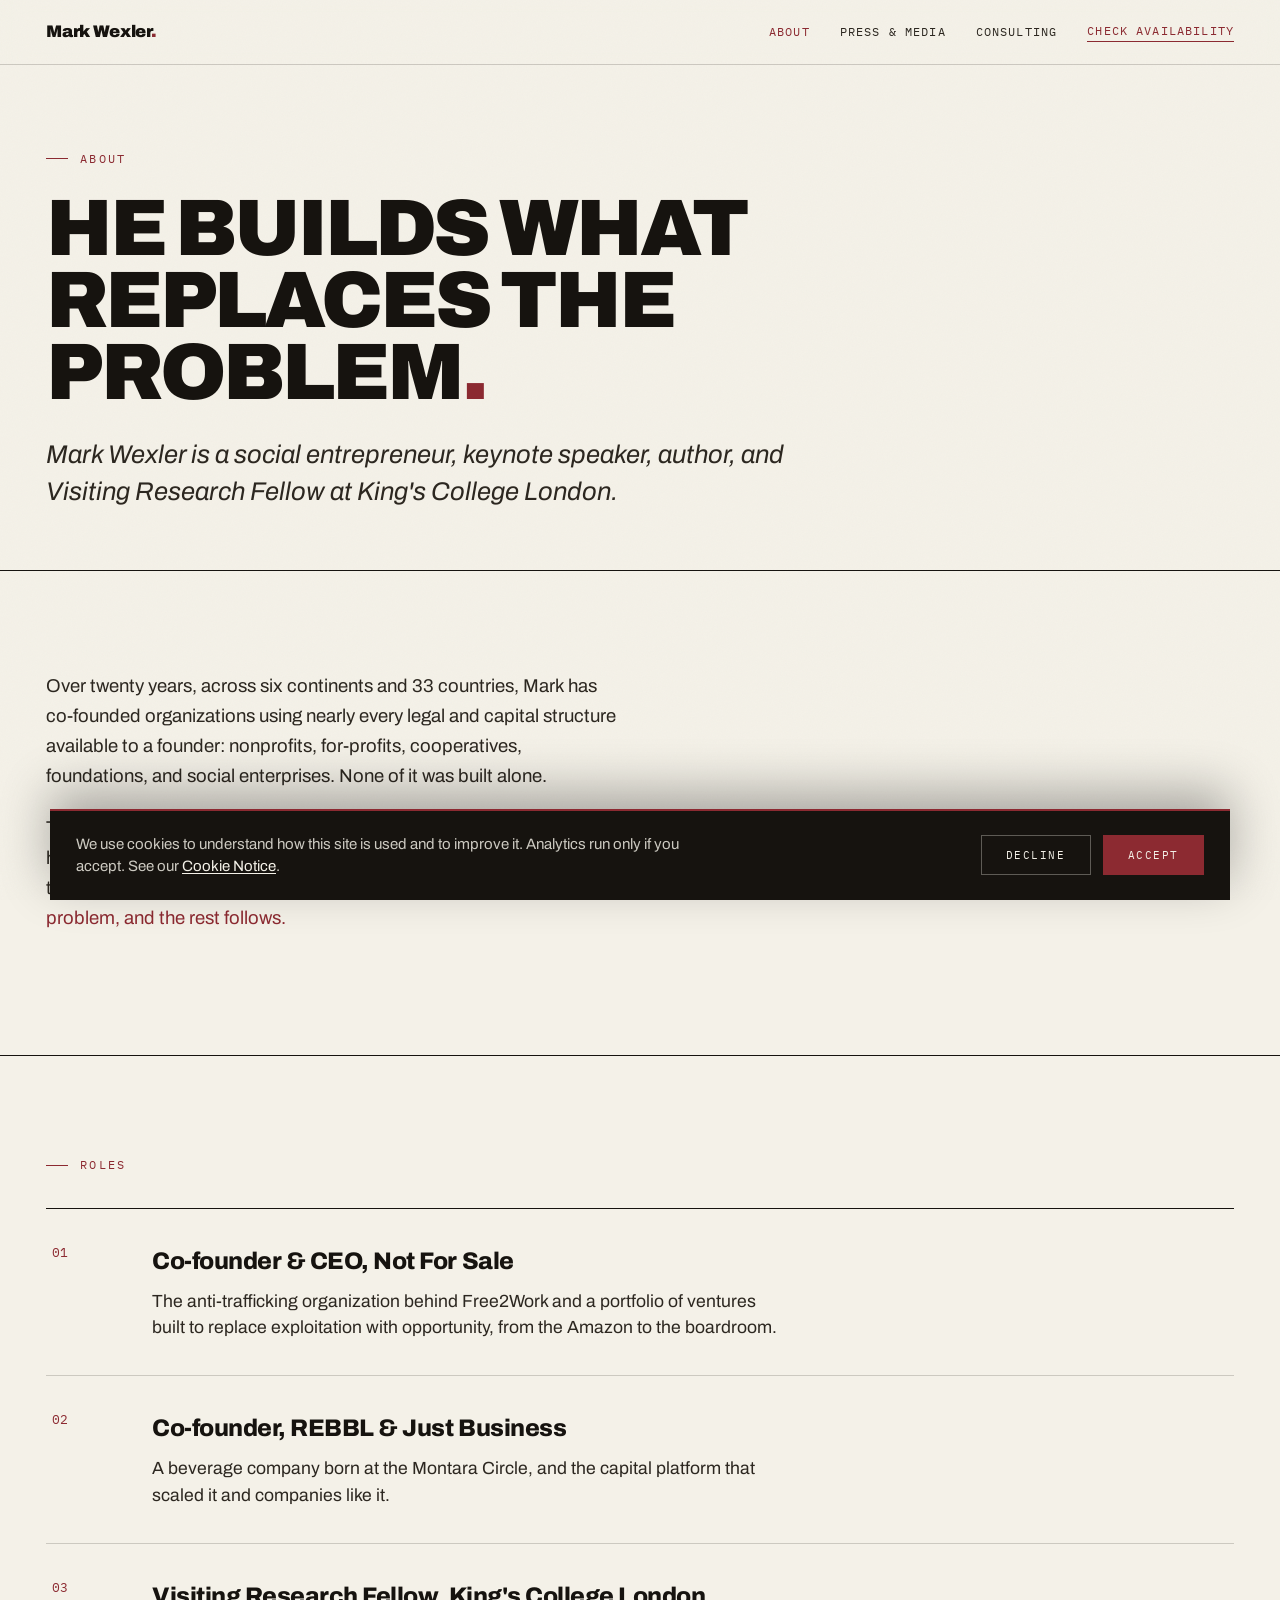
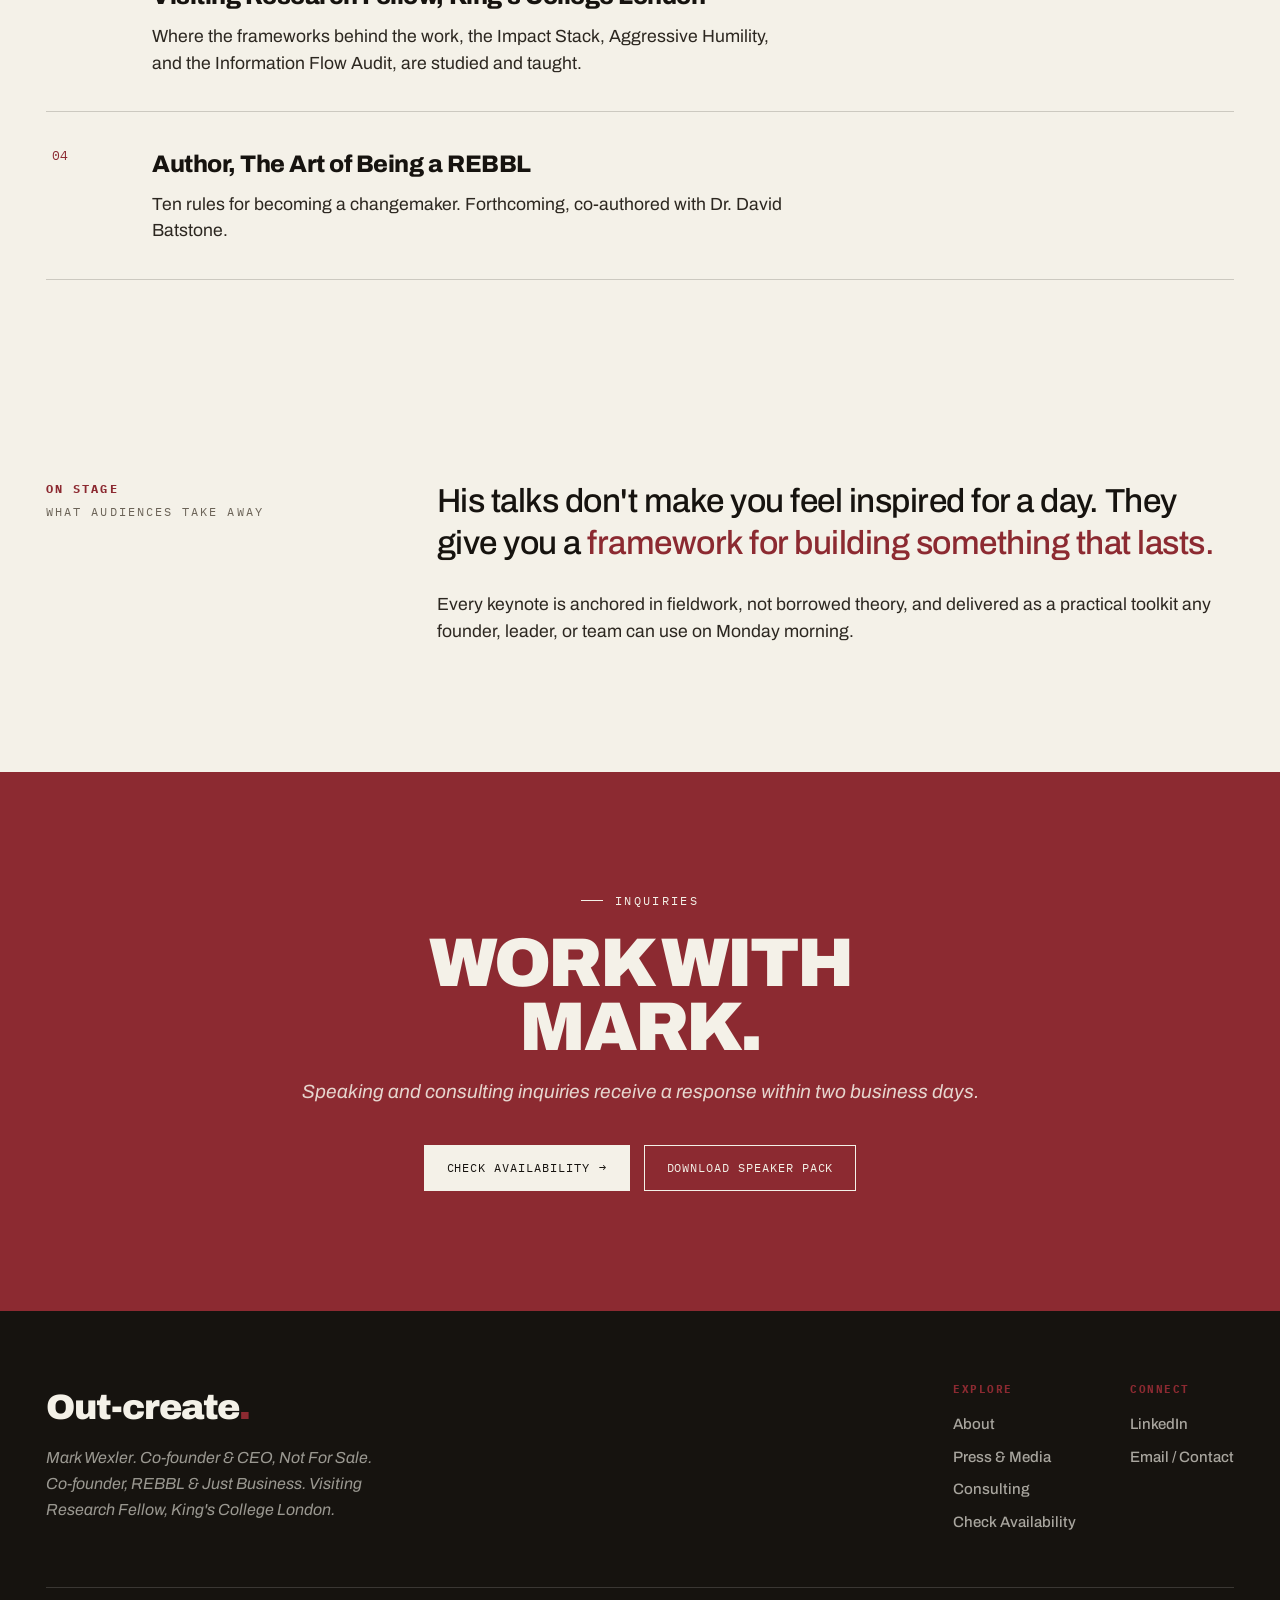
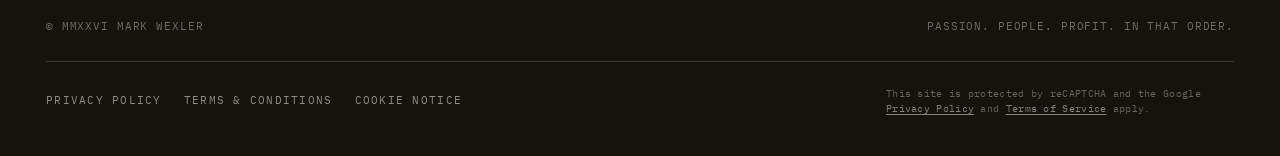
==== commit 6509d734: "Site updates: consulting redesign, legal pages, cookie consent, footer - Consulting: replace the fla" ====
--- a/about.html
+++ b/about.html
@@ -125,10 +125,28 @@
       <p>© MMXXVI Mark Wexler</p>
       <p>Passion. People. Profit. In that order.</p>
     </div>
+    <div class="foot-legal">
+      <nav class="foot-legal-nav">
+        <a href="privacy.html">Privacy Policy</a>
+        <a href="terms.html">Terms &amp; Conditions</a>
+        <a href="cookies.html">Cookie Notice</a>
+      </nav>
+      <p class="foot-recaptcha">This site is protected by reCAPTCHA and the Google <a href="https://policies.google.com/privacy" target="_blank" rel="noopener">Privacy Policy</a> and <a href="https://policies.google.com/terms" target="_blank" rel="noopener">Terms of Service</a> apply.</p>
+    </div>
   </div>
 </footer>
 
 <button class="totop" id="totop" aria-label="Back to top" title="Back to top"><svg viewBox="0 0 24 24" fill="none" stroke="currentColor" stroke-width="2" stroke-linecap="round" stroke-linejoin="round" aria-hidden="true"><path d="M12 19V5M5 12l7-7 7 7"/></svg></button>
+<!-- COOKIE NOTICE -->
+<div id="mw-cookie" class="mw-cookie" role="dialog" aria-label="Cookie notice" hidden>
+  <div class="mw-cookie-in">
+    <p class="mw-cookie-txt">We use cookies to understand how this site is used and to improve it. Analytics run only if you accept. See our <a href="cookies.html">Cookie Notice</a>.</p>
+    <div class="mw-cookie-act">
+      <button type="button" class="mw-c-btn mw-c-decline" data-cc="decline">Decline</button>
+      <button type="button" class="mw-c-btn mw-c-accept" data-cc="accept">Accept</button>
+    </div>
+  </div>
+</div>
 <script src="assets/app.js"></script>
 </body>
 </html>
--- a/assets/site.css
+++ b/assets/site.css
@@ -88,8 +88,8 @@
 .cover-left{padding:54px 46px 46px;display:flex;flex-direction:column;justify-content:space-between;position:relative}
 .cover-title{font-family:var(--disp);font-weight:900;line-height:.84;letter-spacing:-.05em;font-size:clamp(3.4rem,12vw,9rem);text-transform:uppercase}
 .cover-title .ln{display:block;overflow:hidden}
-.cover-title .ln span{display:block;transform:translateY(105%);animation:rise 1s forwards cubic-bezier(.2,.8,.2,1)}
-.cover-title .ln:nth-child(2) span{animation-delay:.12s}
+.cover-title .ln>span{display:block;transform:translateY(105%);animation:rise 1s forwards cubic-bezier(.2,.8,.2,1)}
+.cover-title .ln:nth-child(2)>span{animation-delay:.12s}
 .cover-title .dot{color:var(--ox)}
 .cover-dek{font-family:var(--serif);font-style:italic;font-weight:400;font-size:clamp(1.15rem,1.9vw,1.5rem);line-height:1.4;max-width:30ch;margin-top:30px;color:var(--ink-2);opacity:0;animation:fade 1s .55s forwards}
 .cover-foot{display:flex;justify-content:space-between;align-items:flex-end;gap:30px;margin-top:40px;opacity:0;animation:fade 1s .8s forwards}
@@ -99,12 +99,10 @@
 .issue-list .il .p{font-family:var(--mono);font-size:.68rem;color:var(--ox);letter-spacing:.1em}
 .issue-list .il .t{font-family:var(--disp);font-weight:600;font-size:.96rem}
 .cover-cta{display:flex;gap:12px;flex-wrap:wrap}
-.spine{position:absolute;left:14px;top:50%;transform:translateY(-50%) rotate(180deg);writing-mode:vertical-rl;font-family:var(--mono);font-size:.66rem;letter-spacing:.32em;text-transform:uppercase;color:var(--grey);z-index:6}
 @media(max-width:880px){
   .cover-body{grid-template-columns:1fr}
   .cover-photo{order:-1;border-left:0;border-bottom:1px solid var(--ink);height:54vh}
   .cover-photo img{position:relative}
-  .spine{display:none}
   .cover-foot{flex-direction:column;align-items:flex-start}
 }
 
@@ -397,6 +395,33 @@
 .pullquote{font-family:var(--disp);font-weight:500;font-size:clamp(1.6rem,3.4vw,2.6rem);line-height:1.2;letter-spacing:-.02em;max-width:22ch;margin:0 auto;text-align:center}
 .pullquote .ox{color:var(--ox)}
 
+/* ---------- CONSULTING · Montara Circle redesign ---------- */
+.montara-def{padding-top:88px}
+.def-grid{display:grid;grid-template-columns:.34fr 1fr;gap:56px;align-items:start}
+.def-side{position:sticky;top:100px}
+.def-pron{font-family:var(--mono);font-size:.74rem;letter-spacing:.1em;color:var(--grey);margin-top:18px}
+.def-statement{font-family:var(--disp);font-weight:500;font-size:clamp(1.5rem,3vw,2.35rem);line-height:1.24;letter-spacing:-.02em;color:var(--ink);max-width:26ch}
+.def-statement .ox{color:var(--ox)}
+@media(max-width:820px){.def-grid{grid-template-columns:1fr;gap:22px}.def-side{position:static}}
+/* framing film poster (reuses .chron-player) */
+.montara-film .pfoot .pt{font-size:clamp(1.4rem,3.2vw,2.6rem)}
+/* origin proof */
+.origin-head{max-width:60ch}
+.origin-title{font-family:var(--disp);font-weight:900;font-size:clamp(1.9rem,4.6vw,3.4rem);line-height:.98;letter-spacing:-.035em;text-transform:uppercase;margin-top:26px}
+.origin-cards{display:grid;grid-template-columns:1fr 1fr;margin-top:56px;border-top:1px solid var(--ink)}
+.origin-card{padding:44px 46px 46px 0;border-bottom:1px solid var(--line);position:relative}
+.origin-card:nth-child(2){border-left:1px solid var(--line);padding-left:46px}
+@media(max-width:780px){.origin-cards{grid-template-columns:1fr}.origin-card{padding:38px 0}.origin-card:nth-child(2){border-left:0;padding-left:0}}
+.oc-ord{font-family:var(--mono);font-size:.7rem;letter-spacing:.18em;text-transform:uppercase;color:var(--ox)}
+.oc-place{font-family:var(--mono);font-size:.7rem;letter-spacing:.1em;text-transform:uppercase;color:var(--grey);margin-top:8px}
+.origin-card h3{font-family:var(--disp);font-weight:900;font-size:clamp(2.4rem,5.5vw,3.6rem);line-height:.9;letter-spacing:-.04em;text-transform:uppercase;margin:22px 0 16px}
+.origin-card>p{font-family:var(--serif);font-size:1.08rem;line-height:1.55;color:var(--ink-2);max-width:36ch}
+.oc-stats{list-style:none;margin:30px 0 0;padding:0}
+.oc-stats li{display:flex;flex-direction:column;padding:15px 0;border-top:1px solid var(--line)}
+.oc-stats li b{font-family:var(--disp);font-weight:800;font-size:1.45rem;letter-spacing:-.02em;color:var(--ink)}
+.oc-stats li span{font-family:var(--mono);font-size:.66rem;letter-spacing:.1em;text-transform:uppercase;color:var(--grey);margin-top:4px}
+.oc-note{font-family:var(--serif);font-style:italic;font-size:1.05rem;line-height:1.5;color:var(--ox);margin-top:28px;max-width:34ch}
+
 /* ---------- CONTACT FORM ---------- */
 .contact-grid{display:grid;grid-template-columns:1fr 0.55fr;gap:64px;align-items:start}
 @media(max-width:880px){.contact-grid{grid-template-columns:1fr;gap:44px}}
@@ -429,6 +454,39 @@
 .foot-col a:hover{color:var(--paper)}
 .foot-bot{display:flex;justify-content:space-between;flex-wrap:wrap;gap:10px;margin-top:30px}
 .foot-bot p{font-family:var(--mono);font-size:.68rem;letter-spacing:.08em;text-transform:uppercase;color:rgba(244,241,232,.4)}
+.foot-legal{display:flex;justify-content:space-between;align-items:center;gap:24px;flex-wrap:wrap;margin-top:26px;padding-top:24px;border-top:1px solid var(--line-d)}
+.foot-legal-nav{display:flex;gap:22px;flex-wrap:wrap}
+.foot-legal-nav a{font-family:var(--mono);font-size:.66rem;letter-spacing:.12em;text-transform:uppercase;color:rgba(244,241,232,.55);text-decoration:none;transition:color .25s}
+.foot-legal-nav a:hover{color:var(--ox)}
+.foot-recaptcha{font-family:var(--mono);font-size:.62rem;letter-spacing:.03em;color:rgba(244,241,232,.36);max-width:58ch;line-height:1.55}
+.foot-recaptcha a{color:rgba(244,241,232,.5);text-decoration:underline;text-underline-offset:2px}
+.foot-recaptcha a:hover{color:var(--ox)}
+@media(max-width:700px){.foot-legal{flex-direction:column;align-items:flex-start;gap:16px}}
+
+/* ---------- LEGAL PAGES (terms / privacy / cookies) ---------- */
+.legal{max-width:66ch}
+.legal .upd{font-family:var(--mono);font-size:.7rem;letter-spacing:.1em;text-transform:uppercase;color:var(--grey);margin-bottom:44px}
+.legal h2{font-family:var(--disp);font-weight:800;font-size:clamp(1.3rem,2.4vw,1.7rem);letter-spacing:-.02em;text-transform:uppercase;margin:50px 0 16px}
+.legal h2:first-of-type{margin-top:0}
+.legal h3{font-family:var(--disp);font-weight:700;font-size:1.05rem;margin:26px 0 10px;color:var(--ink)}
+.legal p{font-family:var(--serif);font-size:1.1rem;line-height:1.62;color:var(--ink-2);margin-bottom:18px}
+.legal ul{list-style:none;margin:0 0 20px;padding:0}
+.legal li{font-family:var(--serif);font-size:1.06rem;line-height:1.55;color:var(--ink-2);padding-left:22px;position:relative;margin-bottom:10px}
+.legal li::before{content:"\25C6";position:absolute;left:0;top:.4em;font-size:.5rem;color:var(--ox)}
+.legal a{color:var(--ox);text-decoration:underline;text-underline-offset:2px}
+
+/* ---------- COOKIE NOTICE BANNER ---------- */
+.mw-cookie{position:fixed;left:0;right:0;bottom:0;z-index:9999;transform:translateY(115%);transition:transform .55s cubic-bezier(.2,.8,.2,1);pointer-events:none}
+.mw-cookie.show{transform:none;pointer-events:auto}
+.mw-cookie-in{max-width:1180px;margin:0 auto;background:var(--ink);color:var(--paper);border-top:2px solid var(--ox);padding:22px 26px;display:flex;align-items:center;justify-content:space-between;gap:28px;flex-wrap:wrap;box-shadow:0 -18px 50px rgba(0,0,0,.3)}
+.mw-cookie-txt{font-family:var(--serif);font-size:.94rem;line-height:1.5;color:rgba(244,241,232,.82);max-width:72ch;margin:0}
+.mw-cookie-txt a{color:var(--paper);text-decoration:underline;text-underline-offset:2px}
+.mw-cookie-act{display:flex;gap:12px;flex-shrink:0}
+.mw-c-btn{font-family:var(--mono);font-size:.7rem;letter-spacing:.14em;text-transform:uppercase;padding:12px 24px;cursor:pointer;border:1px solid rgba(244,241,232,.32);background:transparent;color:var(--paper);transition:.25s}
+.mw-c-accept{background:var(--ox);border-color:var(--ox)}
+.mw-c-accept:hover{background:#a5323a;border-color:#a5323a}
+.mw-c-decline:hover{border-color:var(--paper)}
+@media(max-width:640px){.mw-cookie-in{flex-direction:column;align-items:flex-start;gap:16px}.mw-cookie-act{width:100%}.mw-c-btn{flex:1;text-align:center}}
 
 /* ---------- BACK TO TOP ---------- */
 .totop{position:fixed;right:24px;bottom:24px;z-index:900;width:48px;height:48px;display:flex;align-items:center;justify-content:center;
@@ -462,6 +520,6 @@
   *{animation-duration:.001s!important;animation-delay:0s!important}
   .reveal{opacity:1;transform:none}
   .cover-photo img{clip-path:none}
-  .cover-title .ln span{transform:none}
+  .cover-title .ln>span{transform:none}
   .cover-dek,.cover-foot{opacity:1}
 }
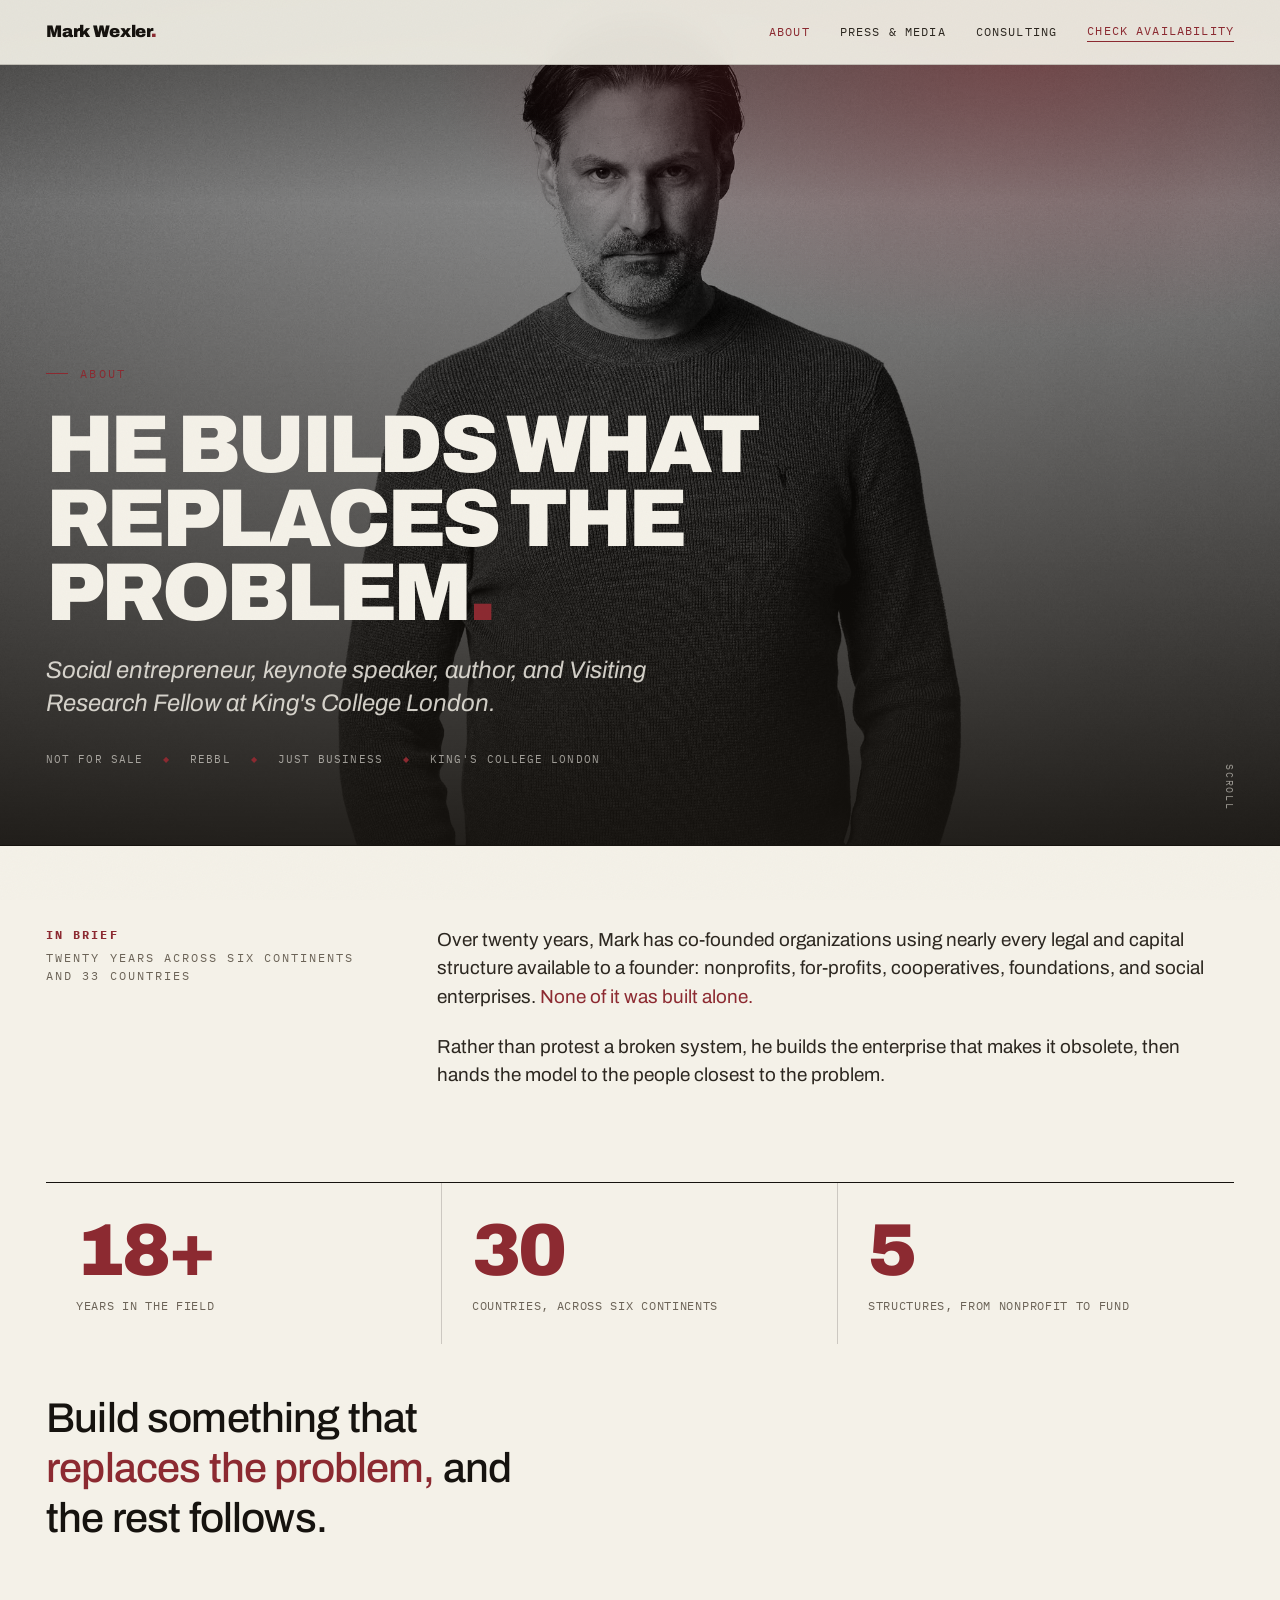
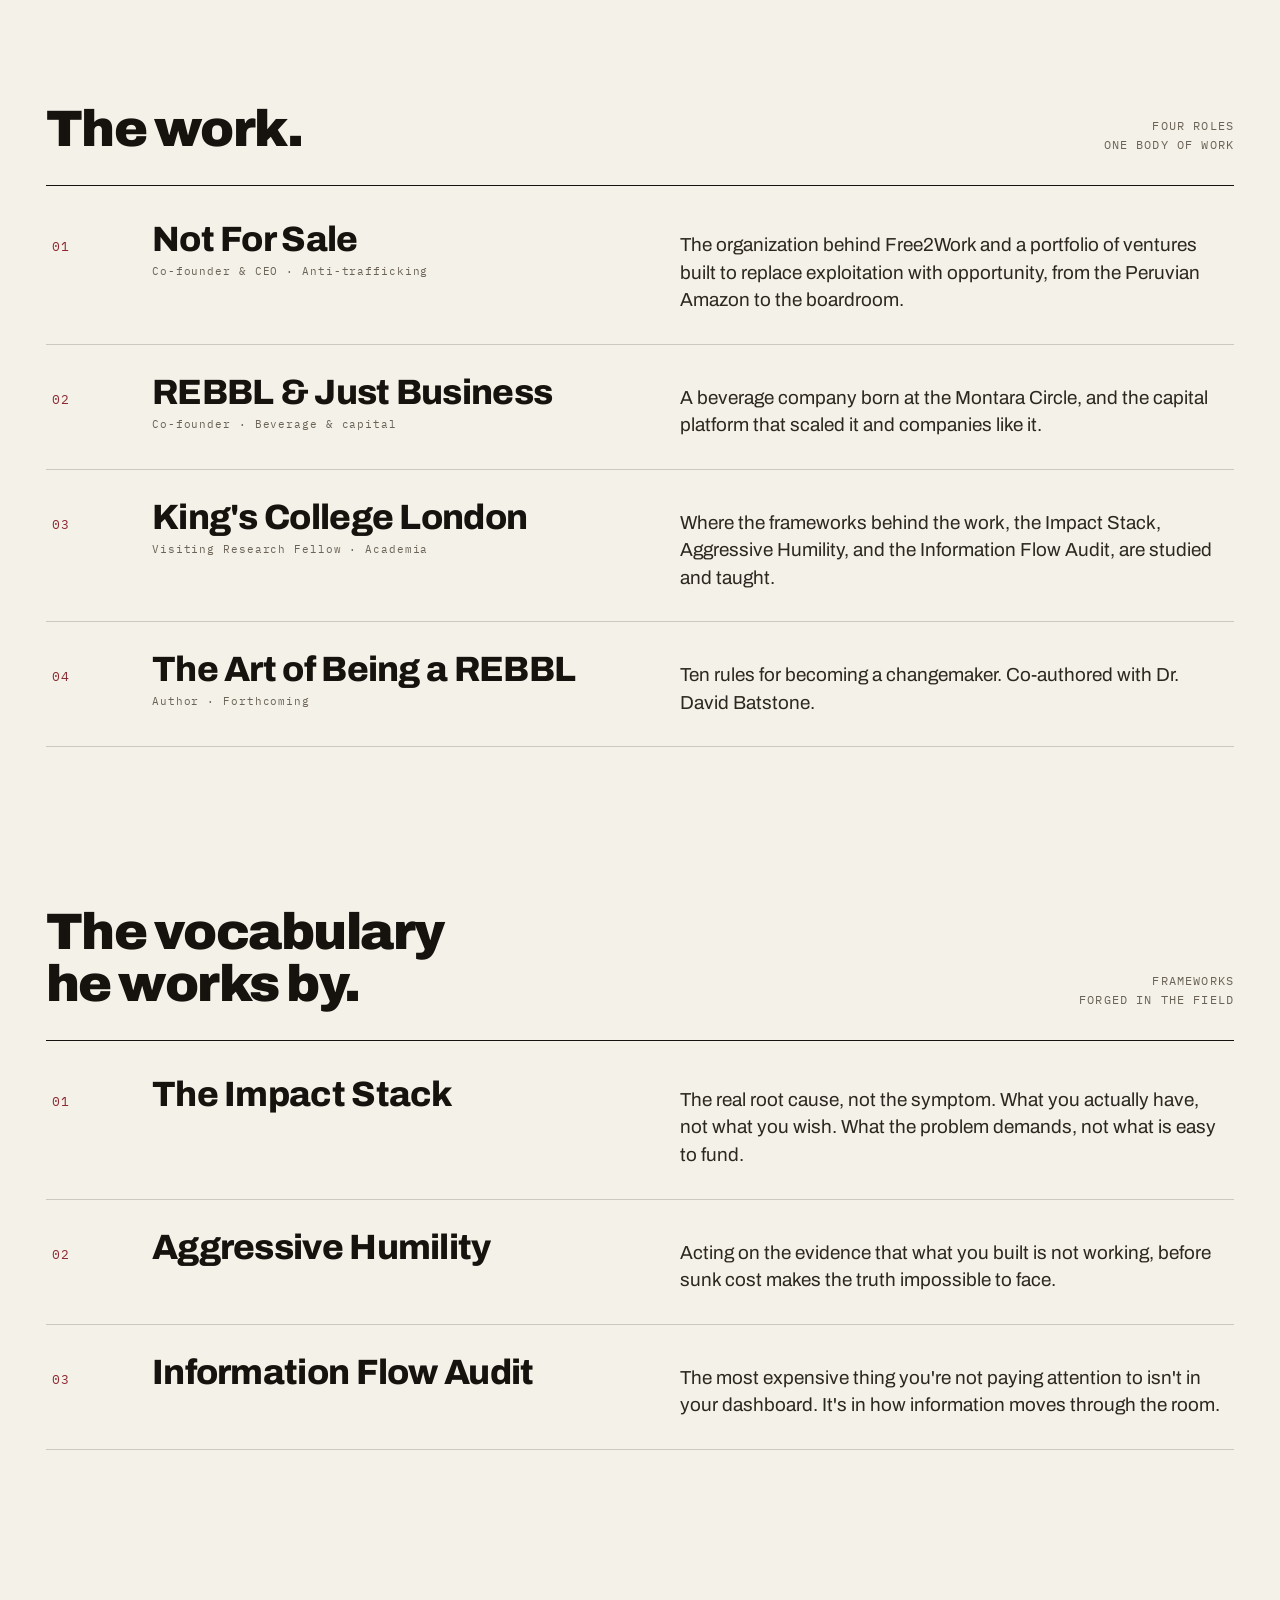
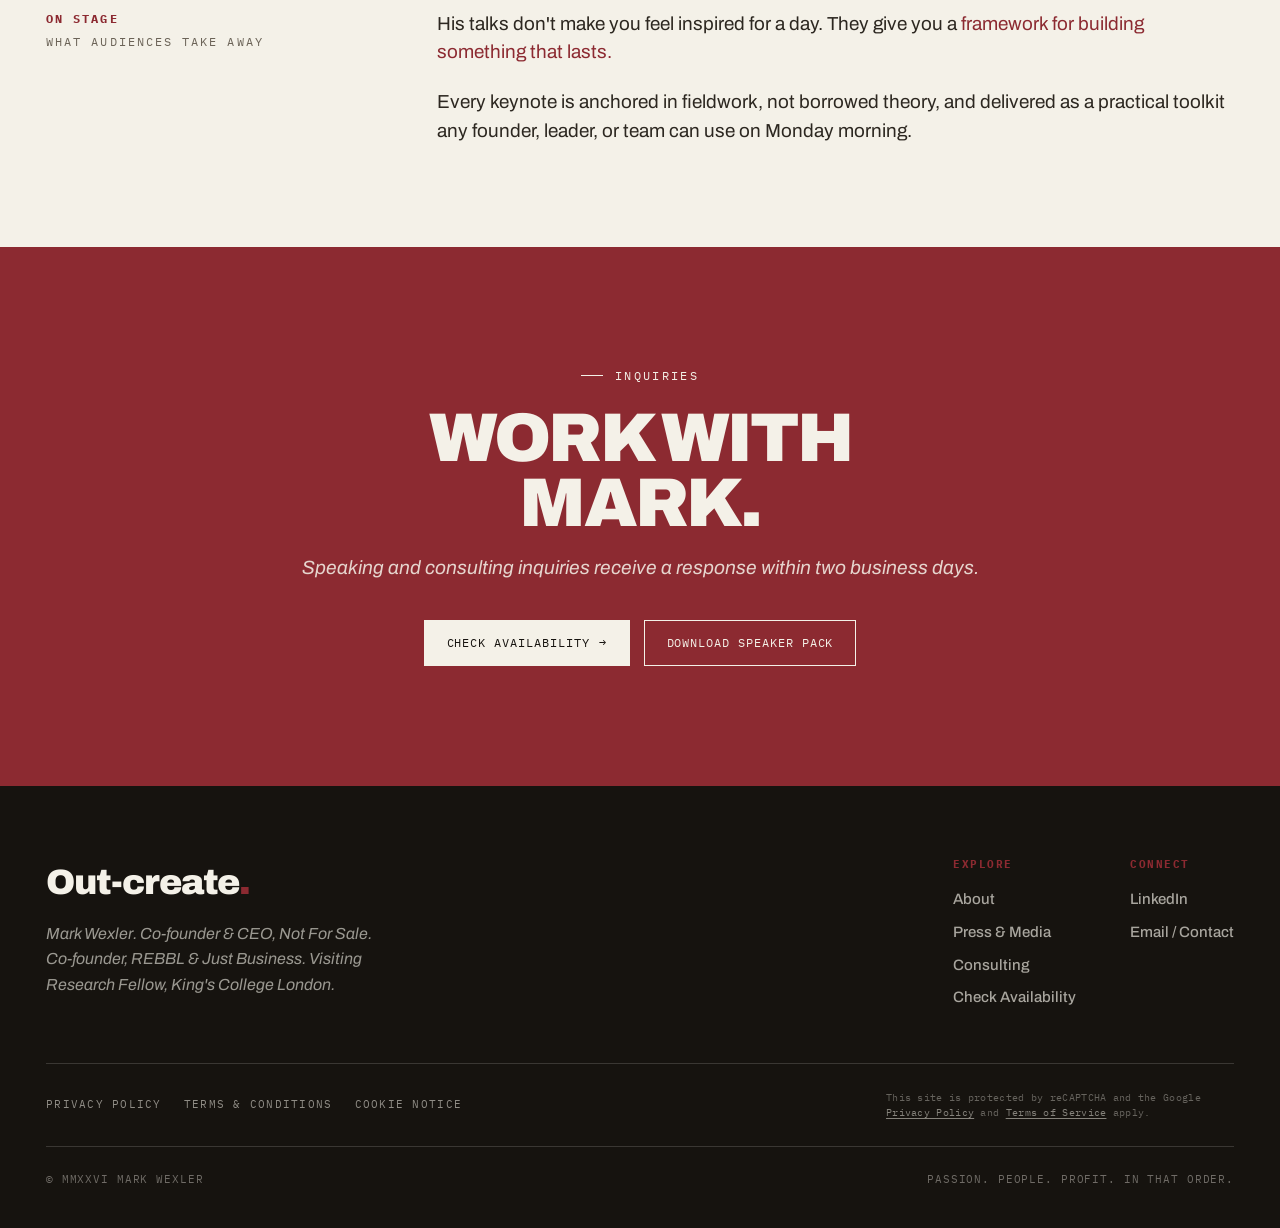
==== commit 7c73f5b8: "About redesign: cinematic full-bleed hero + editorial profile - New About page: a full-bleed cinemat" ====
--- a/about.html
+++ b/about.html
@@ -26,64 +26,71 @@
   </div>
 </header>
 
-<!-- HEAD -->
-<section class="pagehead">
+<!-- HERO -->
+<section class="ab-hero">
+  <img src="assets/mark-about.jpg" alt="Mark Wexler" loading="eager">
+  <div class="cl">
+    <div class="kick">About</div>
+    <h1>He builds what replaces the problem<span class="dot">.</span></h1>
+    <p class="lead">Social entrepreneur, keynote speaker, author, and Visiting Research Fellow at King's College London.</p>
+    <div class="creds">
+      <span>Not For Sale</span>
+      <span>REBBL</span>
+      <span>Just Business</span>
+      <span>King's College London</span>
+    </div>
+  </div>
+  <div class="ab-scroll">Scroll</div>
+</section>
+
+<!-- BIO + STATS -->
+<section class="ab-sec">
   <div class="wrap">
-    <div class="kick">About</div>
-    <h1>He builds what<br>replaces the problem<span class="dot">.</span></h1>
-    <p class="lead">Mark Wexler is a social entrepreneur, keynote speaker, author, and Visiting Research Fellow at King's College London.</p>
+    <div class="lede-grid">
+      <div class="lab"><b>In brief</b>Twenty years across six continents and 33 countries</div>
+      <div class="lede-body reveal">
+        <p>Over twenty years, Mark has co-founded organizations using nearly every legal and capital structure available to a founder: nonprofits, for-profits, cooperatives, foundations, and social enterprises. <span class="ox">None of it was built alone.</span></p>
+        <p class="small">Rather than protest a broken system, he builds the enterprise that makes it obsolete, then hands the model to the people closest to the problem.</p>
+      </div>
+    </div>
+    <div class="stats">
+      <div class="stat"><div class="n" data-to="20" data-suffix="+">0</div><div class="l">Years in the field</div></div>
+      <div class="stat"><div class="n" data-to="33">0</div><div class="l">Countries, across six continents</div></div>
+      <div class="stat"><div class="n" data-to="5">0</div><div class="l">Structures, from nonprofit to fund</div></div>
+    </div>
+    <p class="pullquote ab-pull">Build something that <span class="ox">replaces the problem,</span> and the rest follows.</p>
   </div>
 </section>
 
-<!-- BIO -->
-<section class="section">
+<!-- THE WORK (roles as lexicon entries) -->
+<section class="ab-sec">
   <div class="wrap">
-    <div class="prose">
-      <p>Over twenty years, across six continents and 33 countries, Mark has co-founded organizations using nearly every legal and capital structure available to a founder: nonprofits, for-profits, cooperatives, foundations, and social enterprises. None of it was built alone.</p>
-      <p>The through-line never changes. Rather than protest a broken system, he builds the enterprise that makes it obsolete, then hands the model to the people closest to the problem. <span class="ox">Build something that replaces the problem, and the rest follows.</span></p>
+    <div class="lex-head reveal" style="border-color:var(--ink)">
+      <h2>The work.</h2>
+      <div class="r">Four roles<br>One body of work</div>
     </div>
+    <div class="entry reveal"><div class="num">01</div><div class="term">Not For Sale<span class="pos">Co-founder &amp; CEO · Anti-trafficking</span></div><div class="def">The organization behind Free2Work and a portfolio of ventures built to replace exploitation with opportunity, from the Peruvian Amazon to the boardroom.</div></div>
+    <div class="entry reveal"><div class="num">02</div><div class="term">REBBL &amp; Just Business<span class="pos">Co-founder · Beverage &amp; capital</span></div><div class="def">A beverage company born at the Montara Circle, and the capital platform that scaled it and companies like it.</div></div>
+    <div class="entry reveal"><div class="num">03</div><div class="term">King's College London<span class="pos">Visiting Research Fellow · Academia</span></div><div class="def">Where the frameworks behind the work, the Impact Stack, Aggressive Humility, and the Information Flow Audit, are studied and taught.</div></div>
+    <div class="entry reveal"><div class="num">04</div><div class="term">The Art of Being a REBBL<span class="pos">Author · Forthcoming</span></div><div class="def">Ten rules for becoming a changemaker. Co-authored with Dr. David Batstone.</div></div>
   </div>
 </section>
 
-<!-- ROLES -->
-<section class="section divide">
+<!-- FRAMEWORKS -->
+<section class="ab-sec">
   <div class="wrap">
-    <div class="kick" style="margin-bottom:34px">Roles</div>
-    <div class="services">
-      <div class="service reveal">
-        <div class="num">01</div>
-        <div>
-          <h3>Co-founder &amp; CEO, Not For Sale</h3>
-          <p>The anti-trafficking organization behind Free2Work and a portfolio of ventures built to replace exploitation with opportunity, from the Amazon to the boardroom.</p>
-        </div>
-      </div>
-      <div class="service reveal">
-        <div class="num">02</div>
-        <div>
-          <h3>Co-founder, REBBL &amp; Just Business</h3>
-          <p>A beverage company born at the Montara Circle, and the capital platform that scaled it and companies like it.</p>
-        </div>
-      </div>
-      <div class="service reveal">
-        <div class="num">03</div>
-        <div>
-          <h3>Visiting Research Fellow, King's College London</h3>
-          <p>Where the frameworks behind the work, the Impact Stack, Aggressive Humility, and the Information Flow Audit, are studied and taught.</p>
-        </div>
-      </div>
-      <div class="service reveal">
-        <div class="num">04</div>
-        <div>
-          <h3>Author, The Art of Being a REBBL</h3>
-          <p>Ten rules for becoming a changemaker. Forthcoming, co-authored with Dr. David Batstone.</p>
-        </div>
-      </div>
+    <div class="lex-head reveal" style="border-color:var(--ink)">
+      <h2>The vocabulary<br>he works by.</h2>
+      <div class="r">Frameworks<br>forged in the field</div>
     </div>
+    <div class="entry reveal"><div class="num">01</div><div class="term">The Impact Stack</div><div class="def">The real root cause, not the symptom. What you actually have, not what you wish. What the problem demands, not what is easy to fund.</div></div>
+    <div class="entry reveal"><div class="num">02</div><div class="term">Aggressive Humility</div><div class="def">Acting on the evidence that what you built is not working, before sunk cost makes the truth impossible to face.</div></div>
+    <div class="entry reveal"><div class="num">03</div><div class="term">Information Flow Audit</div><div class="def">The most expensive thing you're not paying attention to isn't in your dashboard. It's in how information moves through the room.</div></div>
   </div>
 </section>
 
 <!-- ON STAGE -->
-<section class="section">
+<section class="ab-sec">
   <div class="wrap">
     <div class="lede-grid">
       <div class="lab"><b>On stage</b>What audiences take away</div>
@@ -121,10 +128,6 @@
         <div class="foot-col"><h4>Connect</h4><a href="https://www.linkedin.com/in/mark-wexler" target="_blank" rel="noopener">LinkedIn</a><a href="contact.html">Email / Contact</a></div>
       </div>
     </div>
-    <div class="foot-bot">
-      <p>© MMXXVI Mark Wexler</p>
-      <p>Passion. People. Profit. In that order.</p>
-    </div>
     <div class="foot-legal">
       <nav class="foot-legal-nav">
         <a href="privacy.html">Privacy Policy</a>
@@ -133,20 +136,14 @@
       </nav>
       <p class="foot-recaptcha">This site is protected by reCAPTCHA and the Google <a href="https://policies.google.com/privacy" target="_blank" rel="noopener">Privacy Policy</a> and <a href="https://policies.google.com/terms" target="_blank" rel="noopener">Terms of Service</a> apply.</p>
     </div>
+    <div class="foot-bot">
+      <p>© MMXXVI Mark Wexler</p>
+      <p>Passion. People. Profit. In that order.</p>
+    </div>
   </div>
 </footer>
 
 <button class="totop" id="totop" aria-label="Back to top" title="Back to top"><svg viewBox="0 0 24 24" fill="none" stroke="currentColor" stroke-width="2" stroke-linecap="round" stroke-linejoin="round" aria-hidden="true"><path d="M12 19V5M5 12l7-7 7 7"/></svg></button>
-<!-- COOKIE NOTICE -->
-<div id="mw-cookie" class="mw-cookie" role="dialog" aria-label="Cookie notice" hidden>
-  <div class="mw-cookie-in">
-    <p class="mw-cookie-txt">We use cookies to understand how this site is used and to improve it. Analytics run only if you accept. See our <a href="cookies.html">Cookie Notice</a>.</p>
-    <div class="mw-cookie-act">
-      <button type="button" class="mw-c-btn mw-c-decline" data-cc="decline">Decline</button>
-      <button type="button" class="mw-c-btn mw-c-accept" data-cc="accept">Accept</button>
-    </div>
-  </div>
-</div>
 <script src="assets/app.js"></script>
 </body>
 </html>
--- a/assets/site.css
+++ b/assets/site.css
@@ -52,6 +52,7 @@
 .navtoggle i::before,.navtoggle i::after{content:"";position:absolute;left:0;width:24px;height:2px;background:currentColor;transition:transform .3s,top .3s}
 .navtoggle i::before{top:-7px}
 .navtoggle i::after{top:7px}
+body.nav-lock{overflow:hidden}
 header.nav-open .navtoggle i{background:transparent}
 header.nav-open .navtoggle i::before{top:0;transform:rotate(45deg)}
 header.nav-open .navtoggle i::after{top:0;transform:rotate(-45deg)}
@@ -116,7 +117,7 @@
 .pagehead .meta span{font-family:var(--mono);font-size:.7rem;letter-spacing:.12em;text-transform:uppercase;color:var(--grey)}
 
 .prose{max-width:64ch}
-.prose p{font-family:var(--serif);font-size:1.16rem;line-height:1.62;color:var(--ink-2);margin-bottom:22px}
+.prose p{font-family:var(--serif);font-size:1.18rem;line-height:1.5;color:var(--ink-2);margin-bottom:22px}
 .prose p .ox{color:var(--ox)}
 .section{padding:100px 0}
 .section-tight{padding:70px 0}
@@ -166,9 +167,9 @@
 .lede-grid .lab{font-family:var(--mono);font-size:.72rem;letter-spacing:.18em;text-transform:uppercase;color:var(--grey);position:sticky;top:100px;height:fit-content}
 .lede-grid .lab b{color:var(--ox);display:block;margin-bottom:6px}
 @media(max-width:880px){.lede-grid .lab{position:static;top:auto}}
-.lede-body p{font-family:var(--disp);font-weight:500;font-size:clamp(1.5rem,2.6vw,2.15rem);line-height:1.28;letter-spacing:-.015em;margin-bottom:26px}
+.lede-body p{font-family:var(--body);font-weight:400;font-size:1.18rem;line-height:1.5;letter-spacing:0;color:var(--ink-2);margin-bottom:22px}
 .lede-body p .ox{color:var(--ox)}
-.lede-body .small{font-family:var(--body);font-weight:400;font-size:1.1rem;line-height:1.55;color:var(--ink-2);letter-spacing:0}
+.lede-body .small{font-family:var(--body);font-weight:400;font-size:1.18rem;line-height:1.5;color:var(--ink-2);letter-spacing:0}
 .stats{display:grid;grid-template-columns:repeat(3,1fr);border-top:1px solid var(--ink);margin-top:70px}
 @media(max-width:680px){.stats{grid-template-columns:1fr}}
 .stat{padding:34px 30px 30px;border-right:1px solid var(--line)}
@@ -212,17 +213,16 @@
 .capital .sn{font-family:var(--mono);font-size:.72rem;letter-spacing:.16em;text-transform:uppercase;color:var(--ox);margin-bottom:12px}
 .capital .fig{font-family:var(--disp);font-weight:900;font-size:clamp(2.8rem,7vw,5rem);line-height:.86;letter-spacing:-.04em;color:var(--ox)}
 .capital h3{font-family:var(--disp);font-weight:800;font-size:clamp(1.5rem,3vw,2.2rem);letter-spacing:-.02em;margin-bottom:14px;line-height:1.05}
-.capital p{font-family:var(--serif);font-size:1.12rem;line-height:1.5;color:rgba(244,241,232,.74);max-width:52ch}
+.capital p{font-family:var(--serif);font-size:1.18rem;line-height:1.5;color:rgba(244,241,232,.74);max-width:52ch}
 @media(max-width:780px){.capital{grid-template-columns:1fr;gap:22px}}
 .story-grid{display:grid;grid-template-columns:1fr 1fr;gap:0}
 @media(max-width:780px){.story-grid{grid-template-columns:1fr}}
-.story{border-top:1px solid var(--line-d);padding:40px 36px 40px 0;position:relative;transition:padding .35s}
+.story{border-top:1px solid var(--line-d);padding:40px 36px 40px 0;position:relative}
 .story:nth-child(even){padding-left:36px;border-left:1px solid var(--line-d)}
-.story:hover{padding-top:30px}
 .story .sn{font-family:var(--mono);font-size:.72rem;letter-spacing:.1em;text-transform:uppercase;color:rgba(244,241,232,.5)}
 .story .big{font-family:var(--disp);font-weight:900;font-size:clamp(2.4rem,5vw,3.6rem);color:var(--ox);letter-spacing:-.03em;margin:16px 0 6px;line-height:.92}
 .story h3{font-family:var(--disp);font-weight:700;font-size:1.4rem;letter-spacing:-.01em;margin-bottom:12px}
-.story p{font-family:var(--serif);font-size:1.06rem;line-height:1.5;color:rgba(244,241,232,.74)}
+.story p{font-family:var(--serif);font-size:1.18rem;line-height:1.5;color:rgba(244,241,232,.74)}
 
 /* ---------- CHANGEMAKER CHRONICLES (cinematic) ---------- */
 .chronicles{background:var(--ink);color:var(--paper);padding:0 0 120px;border-top:1px solid var(--ink);position:relative;overflow:hidden}
@@ -332,7 +332,7 @@
 @media(max-width:780px){.ccard:nth-child(2){padding-left:0;border-left:0}}
 .ccard .k{font-family:var(--mono);font-size:.72rem;letter-spacing:.12em;text-transform:uppercase;color:var(--ox)}
 .ccard h3{font-family:var(--disp);font-weight:900;font-size:2rem;letter-spacing:-.025em;margin:16px 0 14px;line-height:1}
-.ccard p{font-family:var(--serif);font-size:1.1rem;line-height:1.5;color:var(--ink-2);max-width:42ch}
+.ccard p{font-family:var(--serif);font-size:1.18rem;line-height:1.5;color:var(--ink-2);max-width:42ch}
 .ccard a{font-family:var(--mono);font-size:.74rem;letter-spacing:.08em;text-transform:uppercase;color:var(--ink);text-decoration:none;border-bottom:1px solid var(--ox);padding-bottom:3px;display:inline-block;margin-top:22px;transition:color .3s}
 .ccard a:hover{color:var(--ox)}
 
@@ -385,12 +385,12 @@
 @media(max-width:780px){.step:not(:first-child){border-left:0;padding-left:0}}
 .step .n{font-family:var(--disp);font-weight:900;font-size:2.4rem;color:var(--ox);letter-spacing:-.03em;line-height:1}
 .step h3{font-family:var(--disp);font-weight:700;font-size:1.2rem;letter-spacing:-.01em;margin:16px 0 10px}
-.step p{font-family:var(--serif);font-size:1.04rem;line-height:1.5;color:var(--ink-2)}
+.step p{font-family:var(--serif);font-size:1.18rem;line-height:1.5;color:var(--ink-2)}
 .services{display:flex;flex-direction:column;border-top:1px solid var(--ink);margin-top:20px}
 .service{display:grid;grid-template-columns:70px 1fr;gap:30px;padding:34px 6px;border-bottom:1px solid var(--line)}
 .service .num{font-family:var(--mono);font-size:.82rem;color:var(--ox)}
 .service h3{font-family:var(--disp);font-weight:800;font-size:1.5rem;letter-spacing:-.02em;margin-bottom:10px}
-.service p{font-family:var(--serif);font-size:1.1rem;line-height:1.5;color:var(--ink-2);max-width:64ch}
+.service p{font-family:var(--serif);font-size:1.18rem;line-height:1.5;color:var(--ink-2);max-width:64ch}
 @media(max-width:680px){.service{grid-template-columns:40px 1fr;gap:14px}}
 .pullquote{font-family:var(--disp);font-weight:500;font-size:clamp(1.6rem,3.4vw,2.6rem);line-height:1.2;letter-spacing:-.02em;max-width:22ch;margin:0 auto;text-align:center}
 .pullquote .ox{color:var(--ox)}
@@ -415,7 +415,7 @@
 .oc-ord{font-family:var(--mono);font-size:.7rem;letter-spacing:.18em;text-transform:uppercase;color:var(--ox)}
 .oc-place{font-family:var(--mono);font-size:.7rem;letter-spacing:.1em;text-transform:uppercase;color:var(--grey);margin-top:8px}
 .origin-card h3{font-family:var(--disp);font-weight:900;font-size:clamp(2.4rem,5.5vw,3.6rem);line-height:.9;letter-spacing:-.04em;text-transform:uppercase;margin:22px 0 16px}
-.origin-card>p{font-family:var(--serif);font-size:1.08rem;line-height:1.55;color:var(--ink-2);max-width:36ch}
+.origin-card>p{font-family:var(--serif);font-size:1.18rem;line-height:1.5;color:var(--ink-2);max-width:36ch}
 .oc-stats{list-style:none;margin:30px 0 0;padding:0}
 .oc-stats li{display:flex;flex-direction:column;padding:15px 0;border-top:1px solid var(--line)}
 .oc-stats li b{font-family:var(--disp);font-weight:800;font-size:1.45rem;letter-spacing:-.02em;color:var(--ink)}
@@ -436,10 +436,10 @@
 @media(max-width:520px){.form{grid-template-columns:1fr}}
 .contact-side .block{border-top:1px solid var(--ink);padding:26px 0}
 .contact-side h4{font-family:var(--mono);font-size:.7rem;letter-spacing:.14em;text-transform:uppercase;color:var(--ox);margin-bottom:12px}
-.contact-side p{font-family:var(--serif);font-size:1.08rem;line-height:1.55;color:var(--ink-2)}
+.contact-side p{font-family:var(--serif);font-size:1.18rem;line-height:1.5;color:var(--ink-2)}
 .contact-side a{color:var(--ink);text-decoration:none;border-bottom:1px solid var(--ox);transition:color .25s}
 .contact-side a:hover{color:var(--ox)}
-.form-success{background:var(--ink);color:var(--paper);padding:30px 34px;font-family:var(--serif);font-size:1.15rem;line-height:1.5;grid-column:1/-1;display:none}
+.form-success{background:var(--ink);color:var(--paper);padding:30px 34px;font-family:var(--serif);font-size:1.18rem;line-height:1.5;grid-column:1/-1;display:none}
 .form-success.show{display:block}
 
 /* ---------- FOOTER / COLOPHON ---------- */
@@ -452,9 +452,9 @@
 .foot-col h4{font-family:var(--mono);font-size:.68rem;letter-spacing:.14em;text-transform:uppercase;color:var(--ox);margin-bottom:16px}
 .foot-col a{display:block;font-family:var(--disp);font-weight:500;color:rgba(244,241,232,.66);text-decoration:none;font-size:.94rem;margin-bottom:10px;transition:color .3s}
 .foot-col a:hover{color:var(--paper)}
-.foot-bot{display:flex;justify-content:space-between;flex-wrap:wrap;gap:10px;margin-top:30px}
+.foot-bot{display:flex;justify-content:space-between;flex-wrap:wrap;gap:10px;margin-top:26px;padding-top:24px;border-top:1px solid var(--line-d)}
 .foot-bot p{font-family:var(--mono);font-size:.68rem;letter-spacing:.08em;text-transform:uppercase;color:rgba(244,241,232,.4)}
-.foot-legal{display:flex;justify-content:space-between;align-items:center;gap:24px;flex-wrap:wrap;margin-top:26px;padding-top:24px;border-top:1px solid var(--line-d)}
+.foot-legal{display:flex;justify-content:space-between;align-items:center;gap:24px;flex-wrap:wrap;margin-top:26px}
 .foot-legal-nav{display:flex;gap:22px;flex-wrap:wrap}
 .foot-legal-nav a{font-family:var(--mono);font-size:.66rem;letter-spacing:.12em;text-transform:uppercase;color:rgba(244,241,232,.55);text-decoration:none;transition:color .25s}
 .foot-legal-nav a:hover{color:var(--ox)}
@@ -469,15 +469,17 @@
 .legal h2{font-family:var(--disp);font-weight:800;font-size:clamp(1.3rem,2.4vw,1.7rem);letter-spacing:-.02em;text-transform:uppercase;margin:50px 0 16px}
 .legal h2:first-of-type{margin-top:0}
 .legal h3{font-family:var(--disp);font-weight:700;font-size:1.05rem;margin:26px 0 10px;color:var(--ink)}
-.legal p{font-family:var(--serif);font-size:1.1rem;line-height:1.62;color:var(--ink-2);margin-bottom:18px}
+.legal p{font-family:var(--serif);font-size:1.18rem;line-height:1.6;color:var(--ink-2);margin-bottom:18px}
 .legal ul{list-style:none;margin:0 0 20px;padding:0}
 .legal li{font-family:var(--serif);font-size:1.06rem;line-height:1.55;color:var(--ink-2);padding-left:22px;position:relative;margin-bottom:10px}
 .legal li::before{content:"\25C6";position:absolute;left:0;top:.4em;font-size:.5rem;color:var(--ox)}
 .legal a{color:var(--ox);text-decoration:underline;text-underline-offset:2px}
 
 /* ---------- COOKIE NOTICE BANNER ---------- */
-.mw-cookie{position:fixed;left:0;right:0;bottom:0;z-index:9999;transform:translateY(115%);transition:transform .55s cubic-bezier(.2,.8,.2,1);pointer-events:none}
+.mw-cookie{position:fixed;left:0;right:0;bottom:0;z-index:9999;transform:translateY(115%);transition:transform .55s cubic-bezier(.2,.8,.2,1),opacity .3s;pointer-events:none}
 .mw-cookie.show{transform:none;pointer-events:auto}
+/* Tuck the banner away while the mobile menu is open. */
+body.nav-lock .mw-cookie{opacity:0;visibility:hidden;pointer-events:none}
 .mw-cookie-in{max-width:1180px;margin:0 auto;background:var(--ink);color:var(--paper);border-top:2px solid var(--ox);padding:22px 26px;display:flex;align-items:center;justify-content:space-between;gap:28px;flex-wrap:wrap;box-shadow:0 -18px 50px rgba(0,0,0,.3)}
 .mw-cookie-txt{font-family:var(--serif);font-size:.94rem;line-height:1.5;color:rgba(244,241,232,.82);max-width:72ch;margin:0}
 .mw-cookie-txt a{color:var(--paper);text-decoration:underline;text-underline-offset:2px}
@@ -509,8 +511,63 @@
 a:focus-visible,button:focus-visible,input:focus-visible,select:focus-visible,textarea:focus-visible,.entry:focus-visible,.chron-player:focus-visible,[tabindex]:focus-visible{
   outline:2px solid var(--ox);outline-offset:3px}
 
+/* ============================================================
+   ABOUT — "The Profile" redesign
+   ============================================================ */
+/* Hero: portrait cover at sub-page scale (mirrors the homepage cover, one
+   display headline only — same type sizes as the rest of the site). */
+/* Hero: full-bleed cinematic portrait with the text overlaid — a film-poster
+   treatment, deliberately different from the homepage's split cover. */
+.ab-hero{position:relative;min-height:94vh;display:flex;align-items:flex-end;overflow:hidden;background:var(--ink);border-bottom:1px solid var(--ink)}
+.ab-hero>img{position:absolute;inset:0;width:100%;height:100%;object-fit:cover;object-position:50% 16%;filter:grayscale(1) contrast(1.05) brightness(.6);z-index:0;clip-path:inset(0 0 100% 0);animation:reveal 1.3s .25s cubic-bezier(.7,0,.2,1) forwards}
+.ab-hero::after{content:"";position:absolute;inset:0;z-index:1;pointer-events:none;background:radial-gradient(86% 62% at 80% 6%,rgba(140,42,49,.42),transparent 54%),linear-gradient(180deg,rgba(22,19,15,.44) 0%,transparent 24%,rgba(22,19,15,.9) 100%)}
+.ab-hero .cl{position:relative;z-index:2;width:100%;padding:0 46px 78px;color:var(--paper)}
+.ab-hero .kick{color:var(--ox);margin-bottom:26px}
+.ab-hero h1{font-family:var(--disp);font-weight:900;font-size:clamp(2.8rem,6.4vw,5.6rem);line-height:.9;letter-spacing:-.045em;text-transform:uppercase;max-width:16ch;color:var(--paper)}
+.ab-hero h1 .dot{color:var(--ox)}
+.ab-hero .lead{font-family:var(--serif);font-style:italic;font-size:clamp(1.15rem,1.9vw,1.5rem);line-height:1.4;color:rgba(244,241,232,.84);max-width:46ch;margin-top:24px}
+.ab-hero .creds{display:flex;flex-wrap:wrap;gap:12px 20px;margin-top:30px}
+.ab-hero .creds span{font-family:var(--mono);font-size:.68rem;letter-spacing:.1em;text-transform:uppercase;color:rgba(244,241,232,.62);display:flex;align-items:center;gap:20px}
+.ab-hero .creds span:not(:first-child)::before{content:"\25C6";color:var(--ox);font-size:.5rem}
+.ab-scroll{position:absolute;right:44px;bottom:34px;z-index:2;font-family:var(--mono);font-size:.62rem;letter-spacing:.18em;text-transform:uppercase;color:rgba(244,241,232,.55);writing-mode:vertical-rl}
+@media(max-width:640px){.ab-hero .cl{padding:0 22px 56px}.ab-scroll{display:none}}
+
+/* Tighter, even section rhythm + a left-aligned closing statement. */
+.ab-sec{padding:80px 0}
+.ab-pull{text-align:left;max-width:20ch;margin:50px 0 0}
+
+/* ============================================================
+   SIGNATURE HOVER SYSTEM  (all interactive cards + rows, every page)
+   One editorial language: an oxblood rule wipes in left-to-right, a
+   soft paper tint fades, and the heading leans right into oxblood.
+   Motion is horizontal and calm — nothing "lifts" or jumps upward.
+   ============================================================ */
+.entry,.talk,.press-item,.story,.ccard,.award,.step,.service,.origin-card,.vcard{
+  position:relative;transition:background .45s cubic-bezier(.2,.8,.2,1)}
+
+/* the oxblood underline that draws in from the left */
+.entry::after,.talk::after,.press-item::after,.story::after,.ccard::after,.award::after,.step::after,.service::after,.origin-card::after{
+  content:"";position:absolute;left:0;bottom:-1px;height:2px;width:100%;background:var(--ox);
+  transform:scaleX(0);transform-origin:left;transition:transform .55s cubic-bezier(.2,.8,.2,1);pointer-events:none}
+.entry:hover::after,.talk:hover::after,.press-item:hover::after,.story:hover::after,.ccard:hover::after,.award:hover::after,.step:hover::after,.service:hover::after,.origin-card:hover::after{transform:scaleX(1)}
+
+/* soft tint on hover */
+.entry:hover,.talk:hover,.press-item:hover,.ccard:hover,.award:hover,.step:hover,.service:hover,.origin-card:hover{background:var(--paper-2)}
+.story:hover{background:rgba(244,241,232,.05)}
+
+/* heading leans right + turns oxblood */
+.entry .term,.talk h3,.press-item h3,.story h3,.ccard h3,.award h3,.step h3,.service h3,.origin-card h3,.vcard h3{
+  transition:color .35s cubic-bezier(.2,.8,.2,1),transform .45s cubic-bezier(.2,.8,.2,1)}
+.entry:hover .term,.talk:hover h3,.press-item:hover h3,.story:hover h3,.ccard:hover h3,.award:hover h3,.step:hover h3,.service:hover h3,.origin-card:hover h3,.vcard:hover h3{
+  color:var(--ox);transform:translateX(7px)}
+
+/* the index/marker nudges along with it */
+.entry .num,.talk .num,.press-item .outlet,.step .n,.award .yr,.service .num{
+  transition:transform .45s cubic-bezier(.2,.8,.2,1),color .3s}
+.entry:hover .num,.talk:hover .num,.press-item:hover .outlet,.step:hover .n,.award:hover .yr,.service:hover .num{transform:translateX(4px)}
+
 /* ---------- REVEAL / MOTION ---------- */
-.reveal{opacity:0;transform:translateY(28px);transition:opacity .9s cubic-bezier(.2,.7,.2,1),transform .9s cubic-bezier(.2,.7,.2,1)}
+.reveal{opacity:0;transform:translateY(20px);transition:opacity .9s cubic-bezier(.2,.7,.2,1),transform .9s cubic-bezier(.2,.7,.2,1)}
 .reveal.in{opacity:1;transform:none}
 @keyframes rise{to{transform:translateY(0)}}
 @keyframes fade{to{opacity:1}}
@@ -522,4 +579,8 @@
   .cover-photo img{clip-path:none}
   .cover-title .ln>span{transform:none}
   .cover-dek,.cover-foot{opacity:1}
+  /* keep hover feedback, drop the movement */
+  .entry:hover .term,.talk:hover h3,.press-item:hover h3,.story:hover h3,.ccard:hover h3,.award:hover h3,.step:hover h3,.service:hover h3,.origin-card:hover h3,.vcard:hover h3,
+  .entry:hover .num,.talk:hover .num,.press-item:hover .outlet,.step:hover .n,.award:hover .yr,.service:hover .num{transform:none}
+  .entry::after,.talk::after,.press-item::after,.story::after,.ccard::after,.award::after,.step::after,.service::after,.origin-card::after{transition:none}
 }
